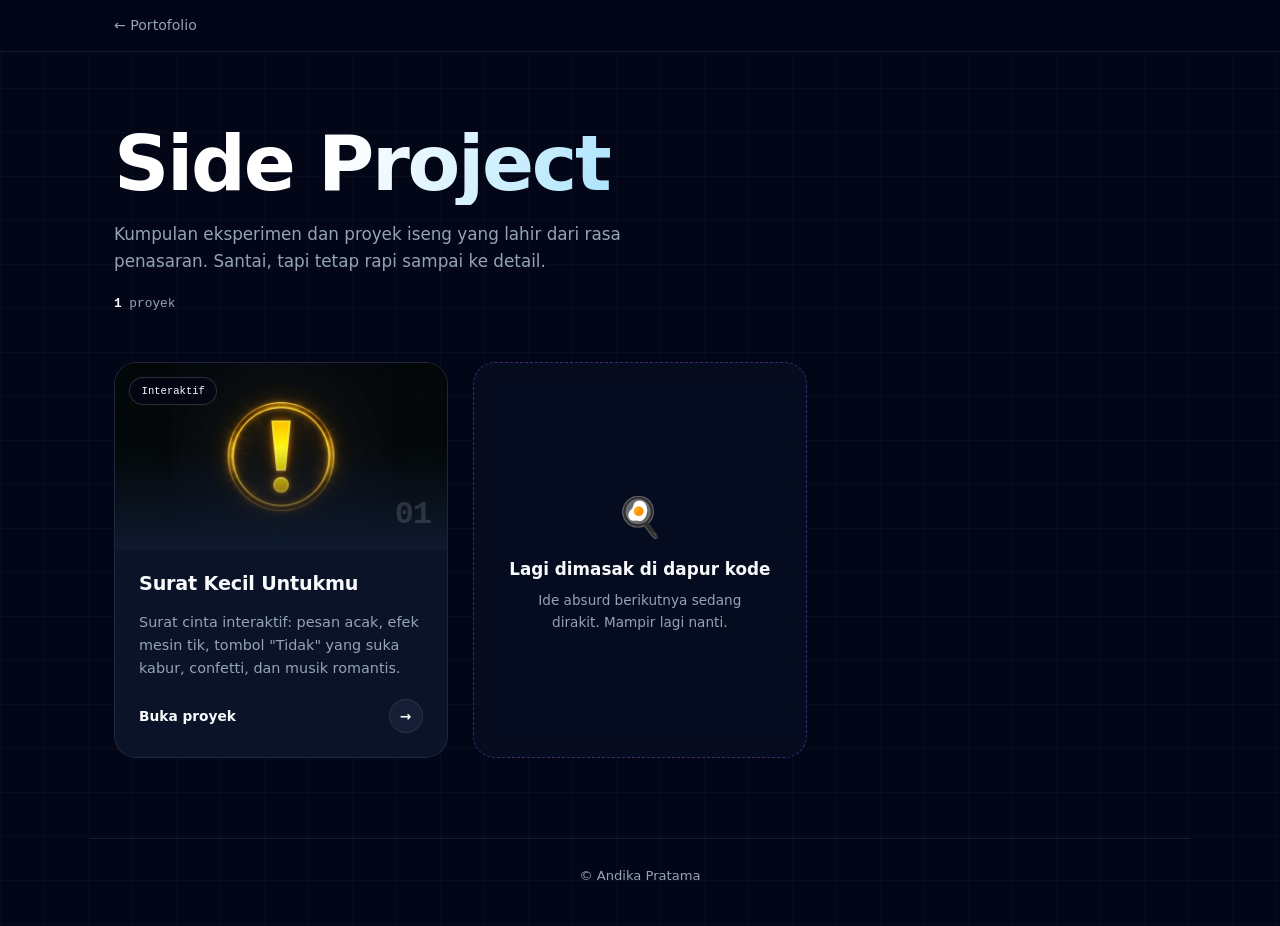
==== side-project/index.html @ 2da781e4 "Add files via upload" ====
<!DOCTYPE html>
<html lang="id">
<head>
<meta charset="UTF-8">
<meta name="viewport" content="width=device-width, initial-scale=1.0">
<meta name="robots" content="noindex">
<meta name="theme-color" content="#020617">
<title>Side Project — Andika Pratama</title>
<meta name="description" content="Eksperimen dan proyek iseng buatan Andika Pratama.">
<link rel="stylesheet" href="style.css">
</head>
<body>
<div class="stars" id="stars" aria-hidden="true"></div>
<header class="topbar">
  <div class="topbar-inner">
    <a class="back" href="../">← Portofolio</a>
  </div>
</header>

<main class="wrap">
  <section class="hero">
    <h1>Side Project</h1>
    <p class="sub">Kumpulan eksperimen dan proyek iseng yang lahir dari rasa penasaran. Santai, tapi tetap rapi sampai ke detail.</p>
    <p class="count"><strong id="count">0</strong> proyek</p>
  </section>

  <section class="grid" id="grid"></section>
</main>

<footer class="foot">
  <span>© Andika Pratama</span>
</footer>
<script src="script.js"></script>
</body>
</html>
---- side-project/style.css ----
:root{
  --bg:#020617; --card:#0F1A30; --primary:#38BDF8; --secondary:#8B5CF6; --accent:#F472B6;
  --text:#F8FAFC; --muted:#94A3B8; --border:rgba(148,163,184,.14);
  --ease:cubic-bezier(.16,1,.3,1);
}
*{box-sizing:border-box;margin:0;padding:0}
html{scroll-behavior:smooth}
body{
  background:var(--bg);color:var(--text);min-height:100vh;line-height:1.6;overflow-x:hidden;
  font-family:'Inter Variable','Inter',system-ui,-apple-system,sans-serif;
  background-image:linear-gradient(rgba(148,163,184,.04) 1px,transparent 1px),linear-gradient(90deg,rgba(148,163,184,.04) 1px,transparent 1px);
  background-size:44px 44px;
}
a{color:inherit;text-decoration:none}

/* Efek latar: bintang berkelip */
.stars{position:fixed;inset:0;z-index:0;pointer-events:none}
.stars b{position:absolute;width:2px;height:2px;border-radius:50%;background:#fff;opacity:0;animation:twinkle var(--d) ease-in-out infinite;animation-delay:var(--w)}

/* Topbar */
.topbar{position:sticky;top:0;z-index:10;backdrop-filter:blur(14px);background:rgba(2,6,23,.65);border-bottom:1px solid var(--border)}
.topbar-inner{max-width:1100px;margin:0 auto;padding:.9rem 1.5rem;display:flex;align-items:center}
.back{font-size:.88rem;color:var(--muted);transition:color .25s,transform .25s var(--ease)}
.back:hover{color:var(--text);transform:translateX(-3px)}

.wrap{position:relative;z-index:1;max-width:1100px;margin:0 auto;padding:4.5rem 1.5rem 3rem}

/* Hero */
.hero{margin-bottom:3rem}
h1{font-size:clamp(2.6rem,8vw,4.8rem);line-height:1.05;letter-spacing:-.03em;margin-bottom:1rem;
  background:linear-gradient(110deg,#fff 10%,var(--primary) 40%,var(--secondary) 65%,var(--accent) 85%,#fff 100%);background-size:220% auto;
  -webkit-background-clip:text;background-clip:text;color:transparent;animation:shine 7s linear infinite}
.sub{color:var(--muted);max-width:54ch;font-size:1.05rem}
.count{margin-top:1.2rem;font-family:ui-monospace,'JetBrains Mono',monospace;font-size:.8rem;color:var(--muted)}
.count strong{color:var(--text)}

/* Grid & cards */
.grid{display:grid;grid-template-columns:repeat(auto-fill,minmax(min(100%,310px),1fr));gap:1.6rem;perspective:1000px}
.card{
  --mx:50%;--my:50%;position:relative;display:flex;flex-direction:column;border-radius:22px;
  background:rgba(15,26,48,.72);backdrop-filter:blur(10px);border:1px solid var(--border);
  transition:transform .35s var(--ease),box-shadow .4s,border-color .3s;animation:rise .8s var(--ease) both;will-change:transform;
}
.card::before{content:"";position:absolute;inset:-1px;border-radius:inherit;padding:1px;pointer-events:none;opacity:0;transition:opacity .35s;
  background:linear-gradient(135deg,var(--primary),var(--secondary),var(--accent));
  -webkit-mask:linear-gradient(#000 0 0) content-box,linear-gradient(#000 0 0);-webkit-mask-composite:xor;mask-composite:exclude}
.card:hover{box-shadow:0 30px 60px -28px rgba(0,0,0,.8)}
.card:hover::before{opacity:1}
.thumb{position:relative;aspect-ratio:16/9;overflow:hidden;border-radius:21px 21px 0 0;background:#05070f}
.thumb img{position:absolute;inset:0;width:100%;height:100%;object-fit:cover;transition:transform .8s var(--ease)}
.card:hover .thumb img{transform:scale(1.08)}
.thumb::after{content:"";position:absolute;inset:0;background:linear-gradient(180deg,transparent 45%,rgba(15,26,48,.95))}
.badge{position:absolute;top:.9rem;left:.9rem;z-index:2;font-family:ui-monospace,monospace;font-size:.66rem;padding:.28rem .7rem;border-radius:999px;background:rgba(2,6,23,.6);backdrop-filter:blur(8px);border:1px solid rgba(255,255,255,.16)}
.num{position:absolute;right:1rem;bottom:.6rem;z-index:2;font-family:ui-monospace,monospace;font-size:2rem;font-weight:700;color:rgba(255,255,255,.14);letter-spacing:-.04em}
.body{display:flex;flex-direction:column;gap:.7rem;padding:1.2rem 1.5rem 1.5rem;flex:1}
.body h2{font-size:1.2rem;letter-spacing:-.01em}
.body p{color:var(--muted);font-size:.9rem;flex:1}
.open{margin-top:.5rem;display:flex;align-items:center;justify-content:space-between;font-size:.86rem;font-weight:600;color:var(--text)}
.arrow{width:34px;height:34px;border-radius:50%;display:grid;place-items:center;border:1px solid var(--border);background:rgba(148,163,184,.08);transition:all .35s var(--ease)}
.card:hover .arrow{background:linear-gradient(135deg,var(--primary),var(--secondary));border-color:transparent;transform:rotate(-45deg)}

.card.soon{justify-content:center;align-items:center;text-align:center;min-height:320px;gap:.5rem;padding:2rem;background:rgba(15,26,48,.35);border:1px dashed rgba(139,92,246,.4)}
.card.soon::before{display:none}
.card.soon b{font-size:2.4rem;animation:bob 2.4s ease-in-out infinite}
.card.soon strong{font-size:1.05rem}
.card.soon span{max-width:26ch;font-size:.85rem;color:var(--muted)}

.foot{position:relative;z-index:1;max-width:1100px;margin:2rem auto 0;padding:1.6rem 1.5rem 2.5rem;border-top:1px solid var(--border);text-align:center;font-size:.82rem;color:var(--muted)}

@keyframes rise{from{opacity:0;transform:translateY(22px)}to{opacity:1;transform:none}}
@keyframes twinkle{0%,100%{opacity:0;transform:scale(.6)}50%{opacity:.9;transform:scale(1.4)}}
@keyframes shine{to{background-position:220% center}}
@keyframes bob{0%,100%{transform:translateY(0)}50%{transform:translateY(-8px)}}
@media (prefers-reduced-motion:reduce){*{animation:none!important;transition:none!important}}

/* Mode HP */
@media (max-width:600px){
  .topbar-inner{padding:.7rem 1.1rem}
  .back{font-size:.82rem}
  .wrap{padding:1.8rem 1.1rem 2rem}
  .hero{margin-bottom:1.8rem}
  h1{font-size:2rem;margin-bottom:.6rem}
  .sub{font-size:.92rem}
  .count{margin-top:.9rem;font-size:.74rem}
  .grid{gap:1.1rem}
  .card{border-radius:18px}
  .thumb{border-radius:17px 17px 0 0;aspect-ratio:2.4/1}
  .badge{top:.7rem;left:.7rem;font-size:.6rem;padding:.22rem .6rem}
  .num{display:none}
  .body{padding:1rem 1.1rem 1.15rem;gap:.55rem}
  .body h2{font-size:1.05rem}
  .body p{font-size:.84rem}
  .open{font-size:.82rem}
  .arrow{width:30px;height:30px}
  .card.soon{min-height:200px;padding:1.4rem}
  .card.soon b{font-size:1.9rem}
  .foot{padding:1.2rem 1.1rem 2rem;margin-top:1rem}
}
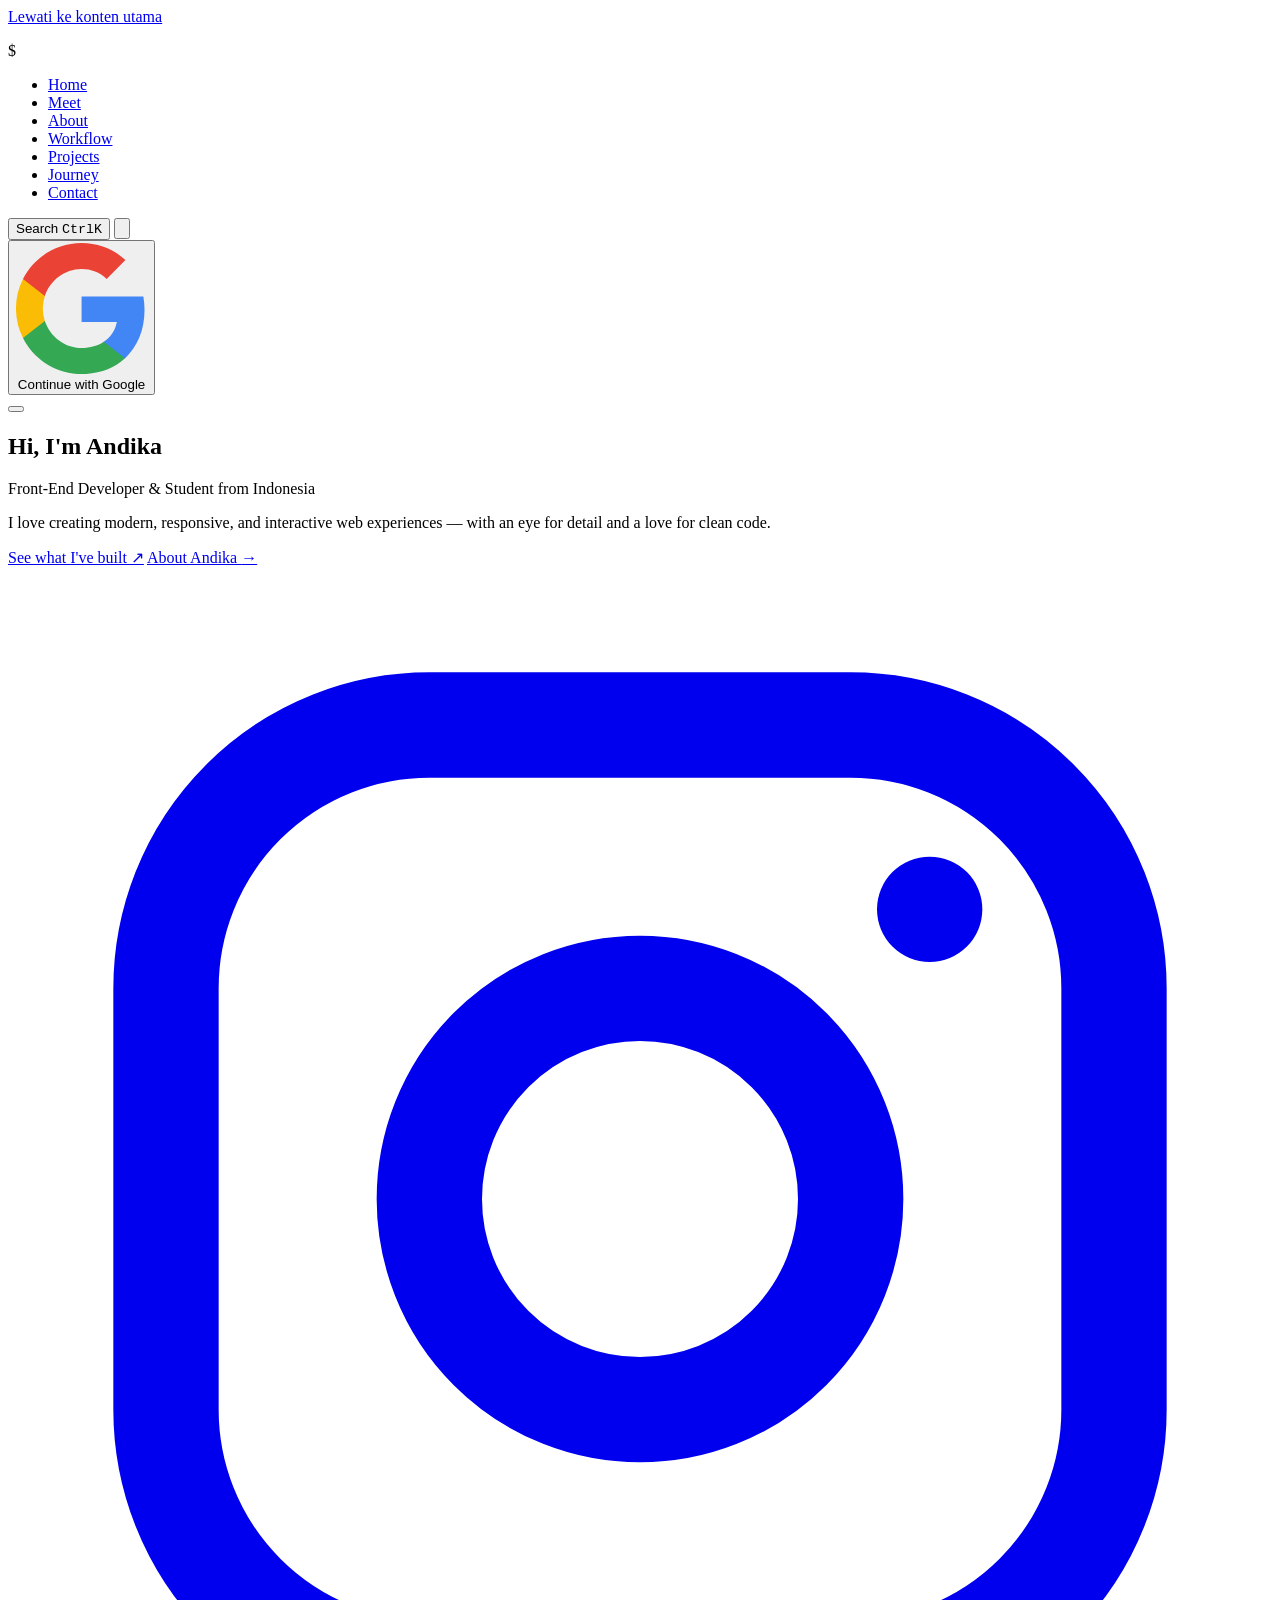
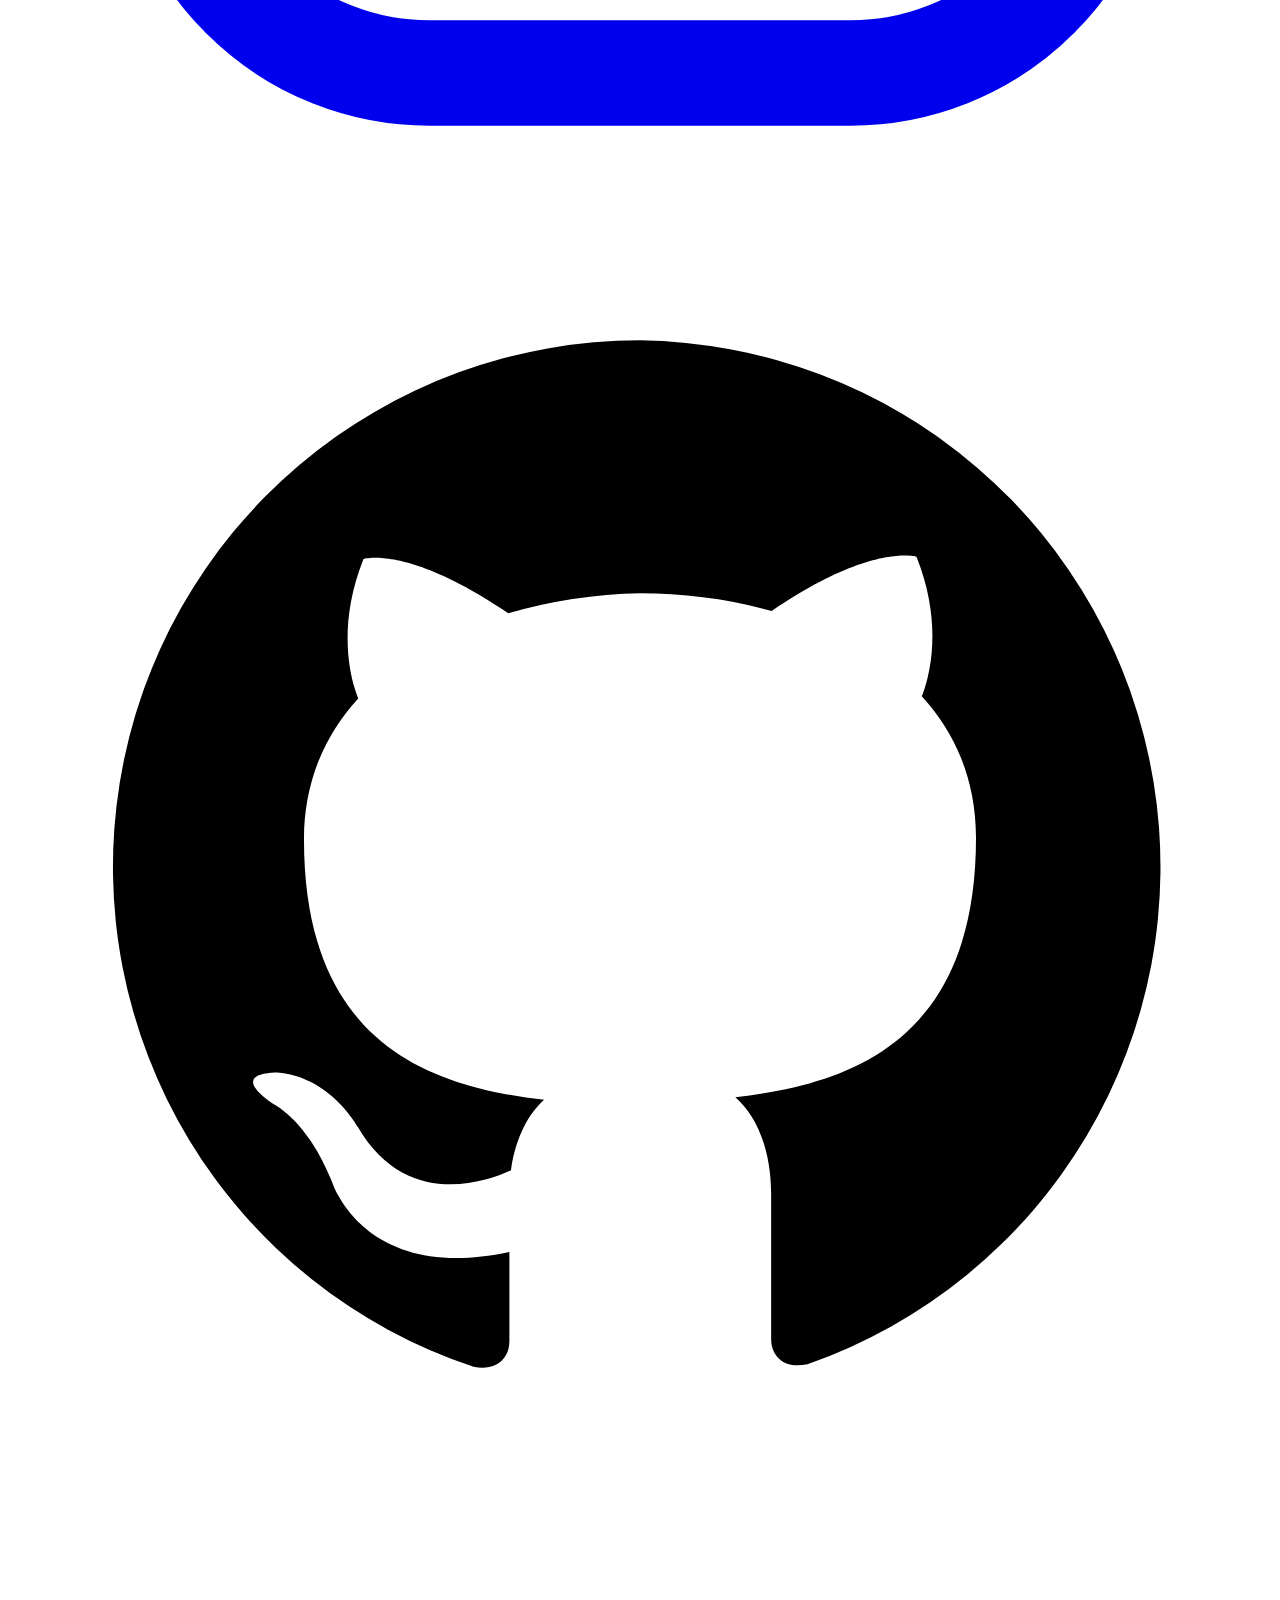
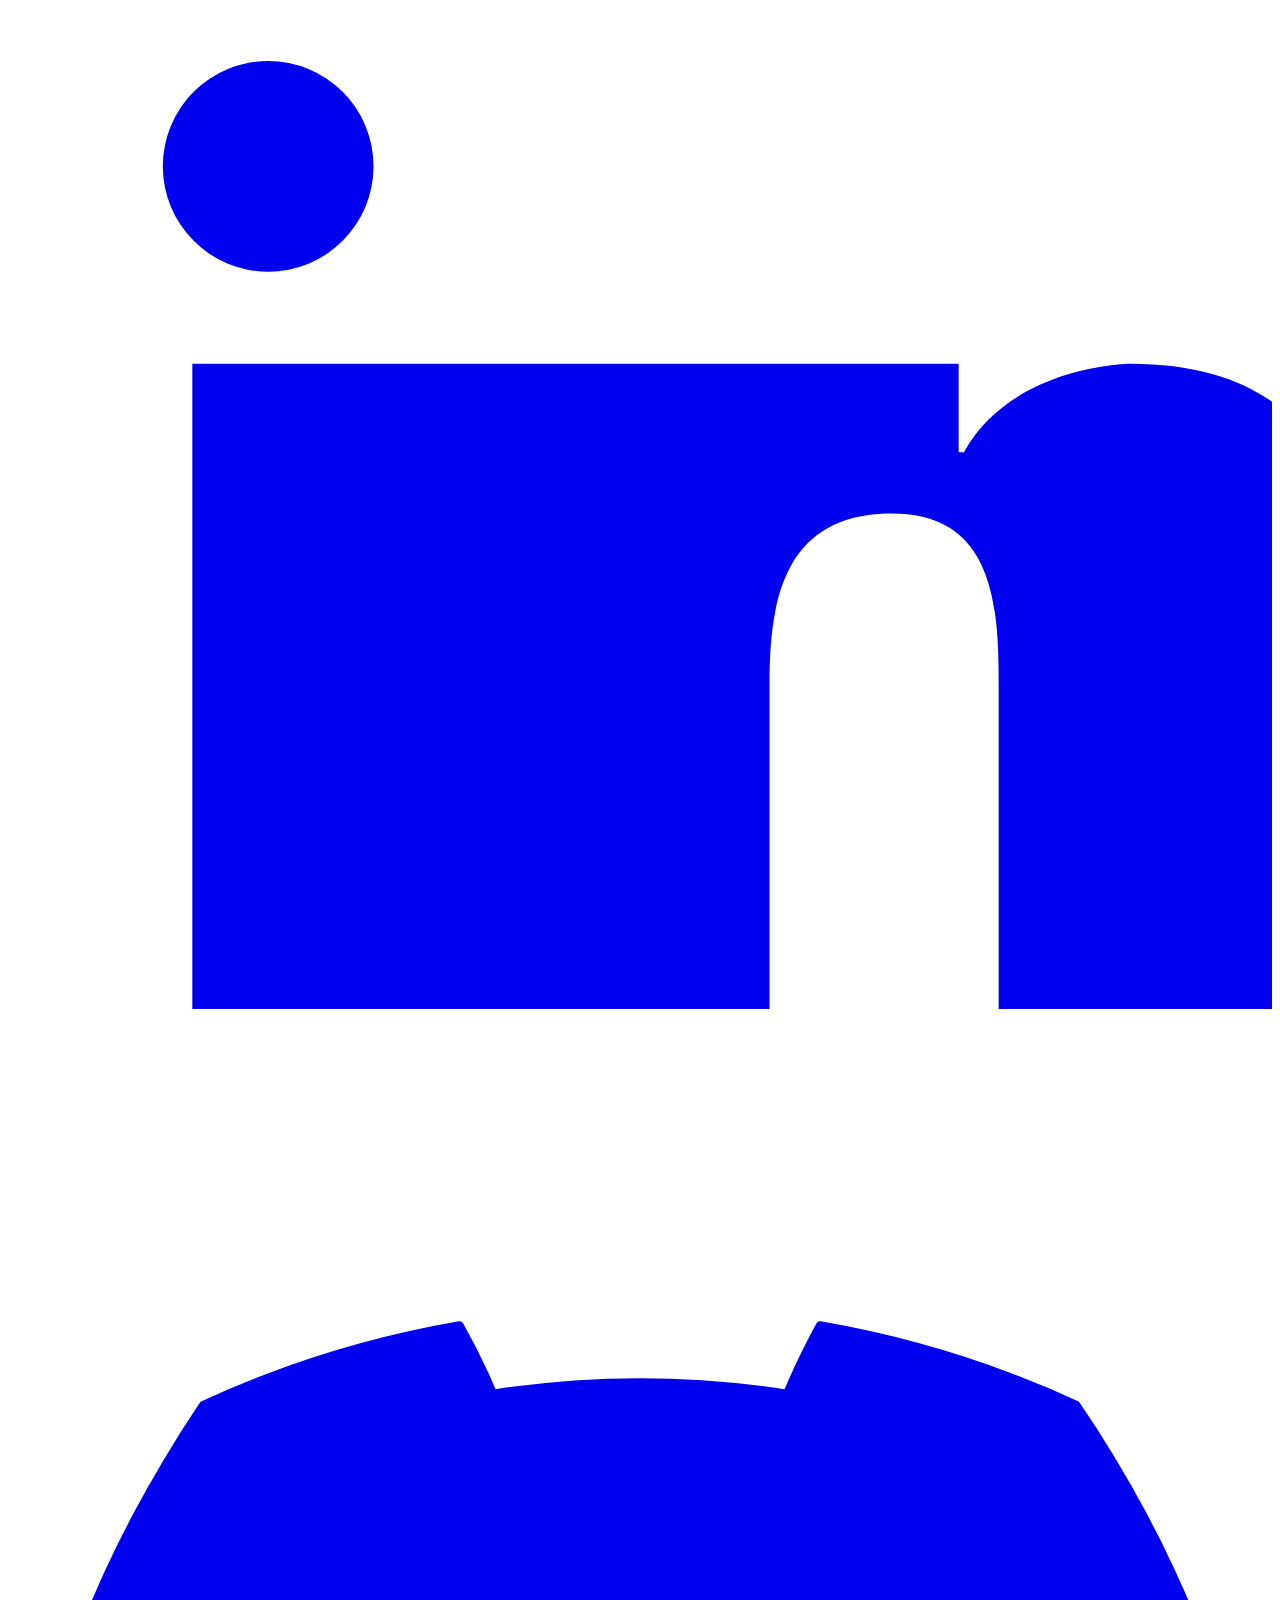
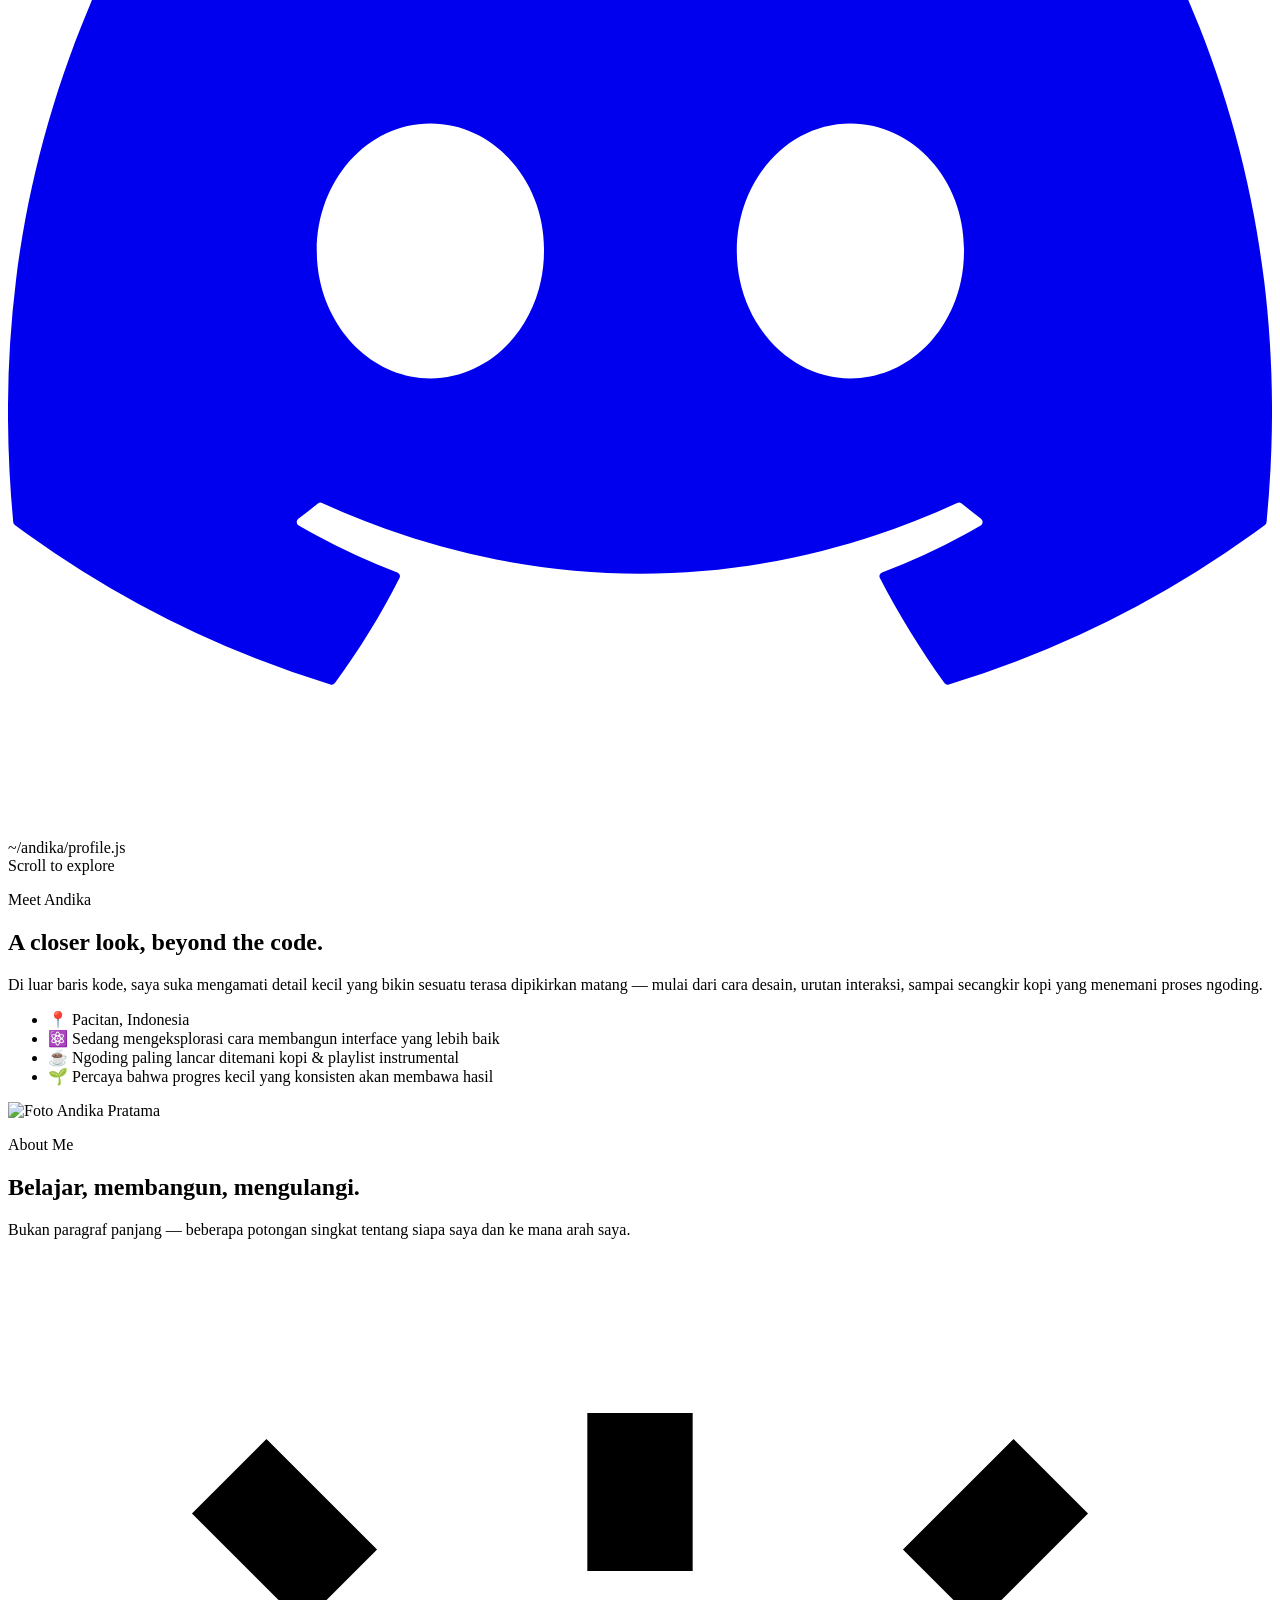
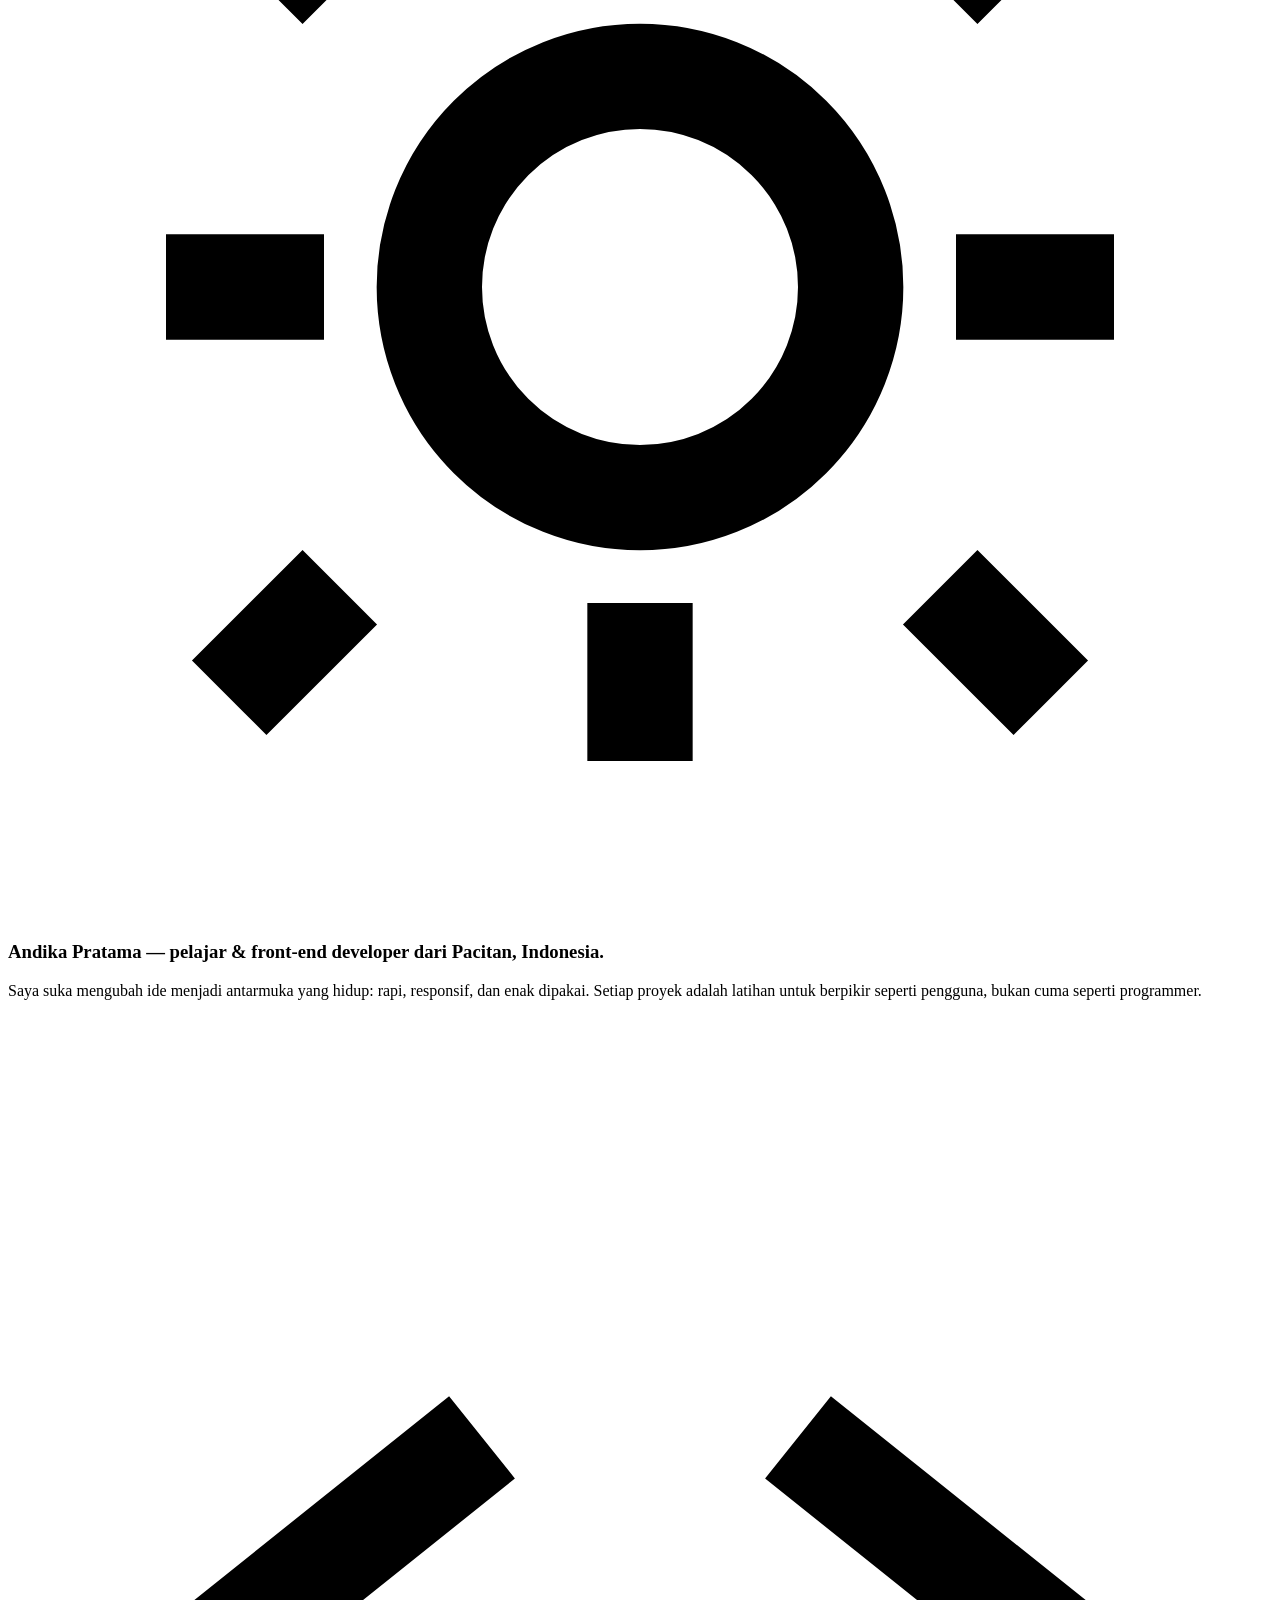
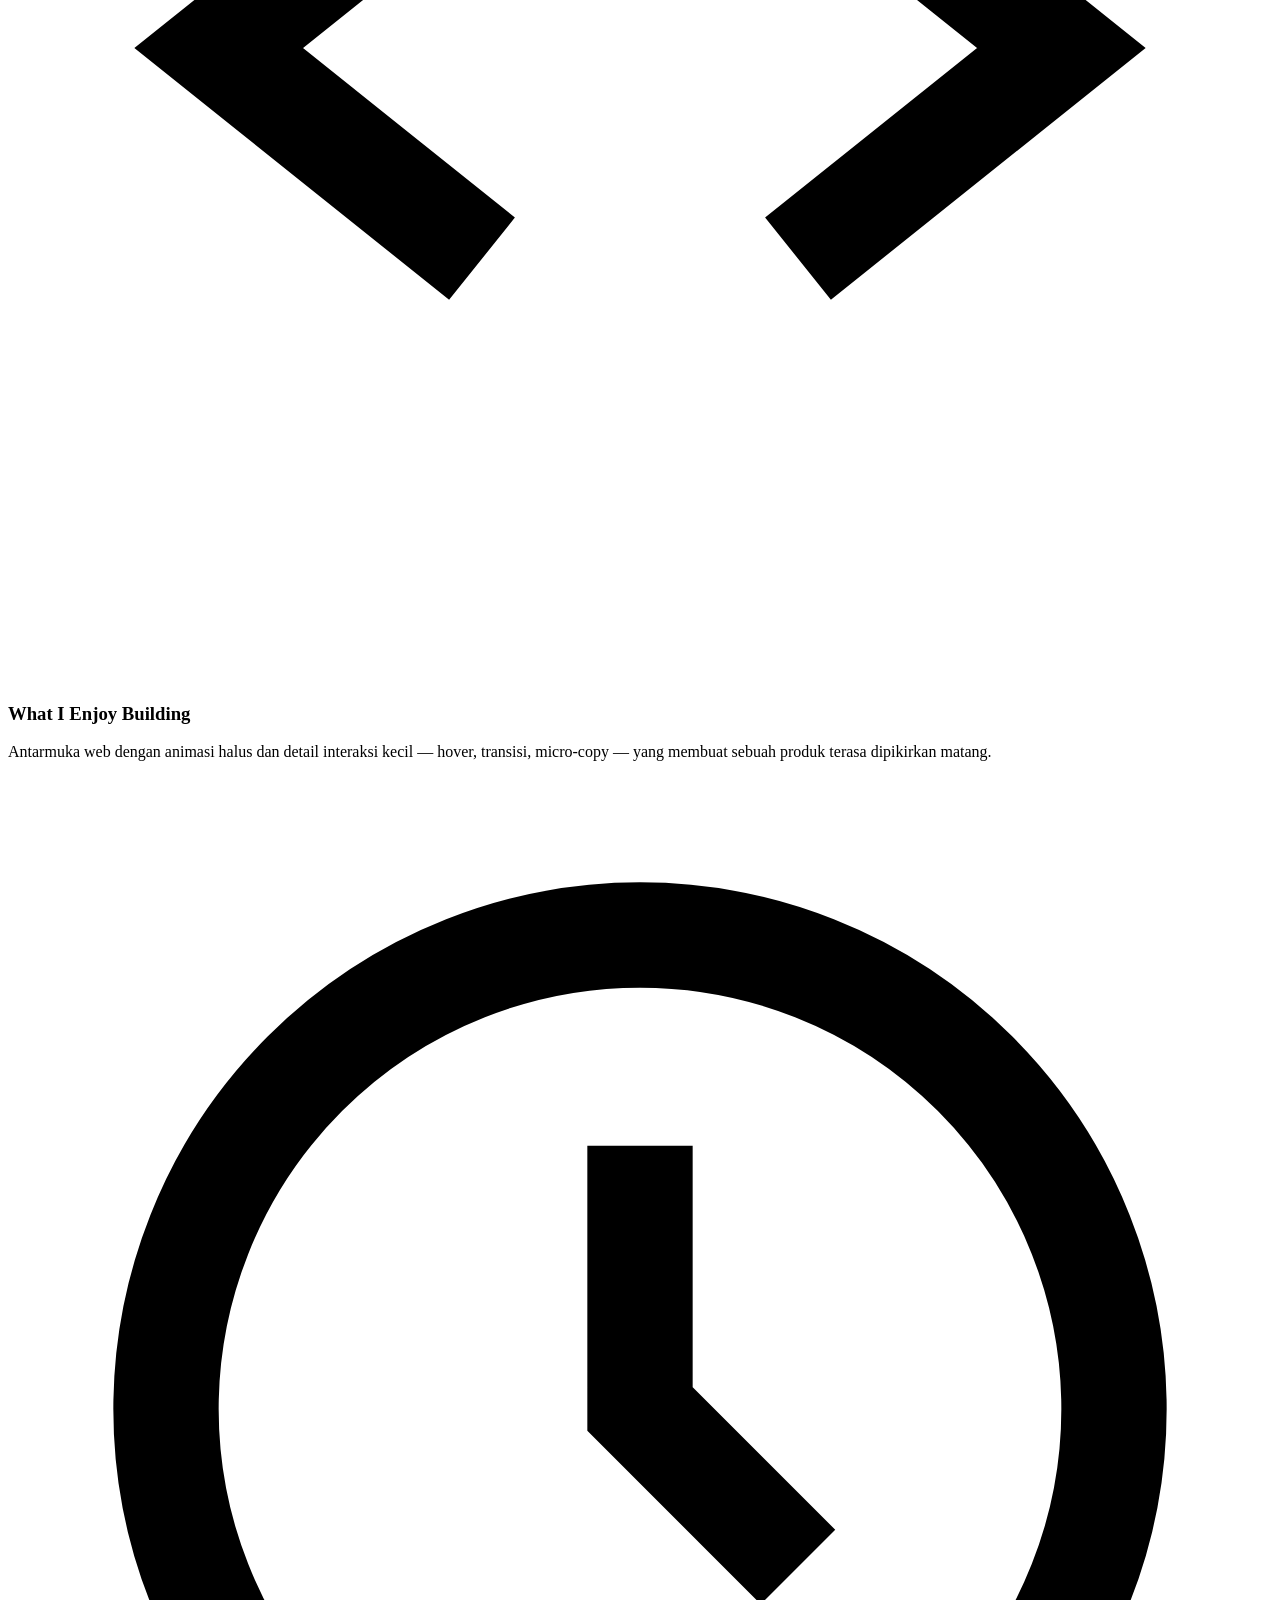
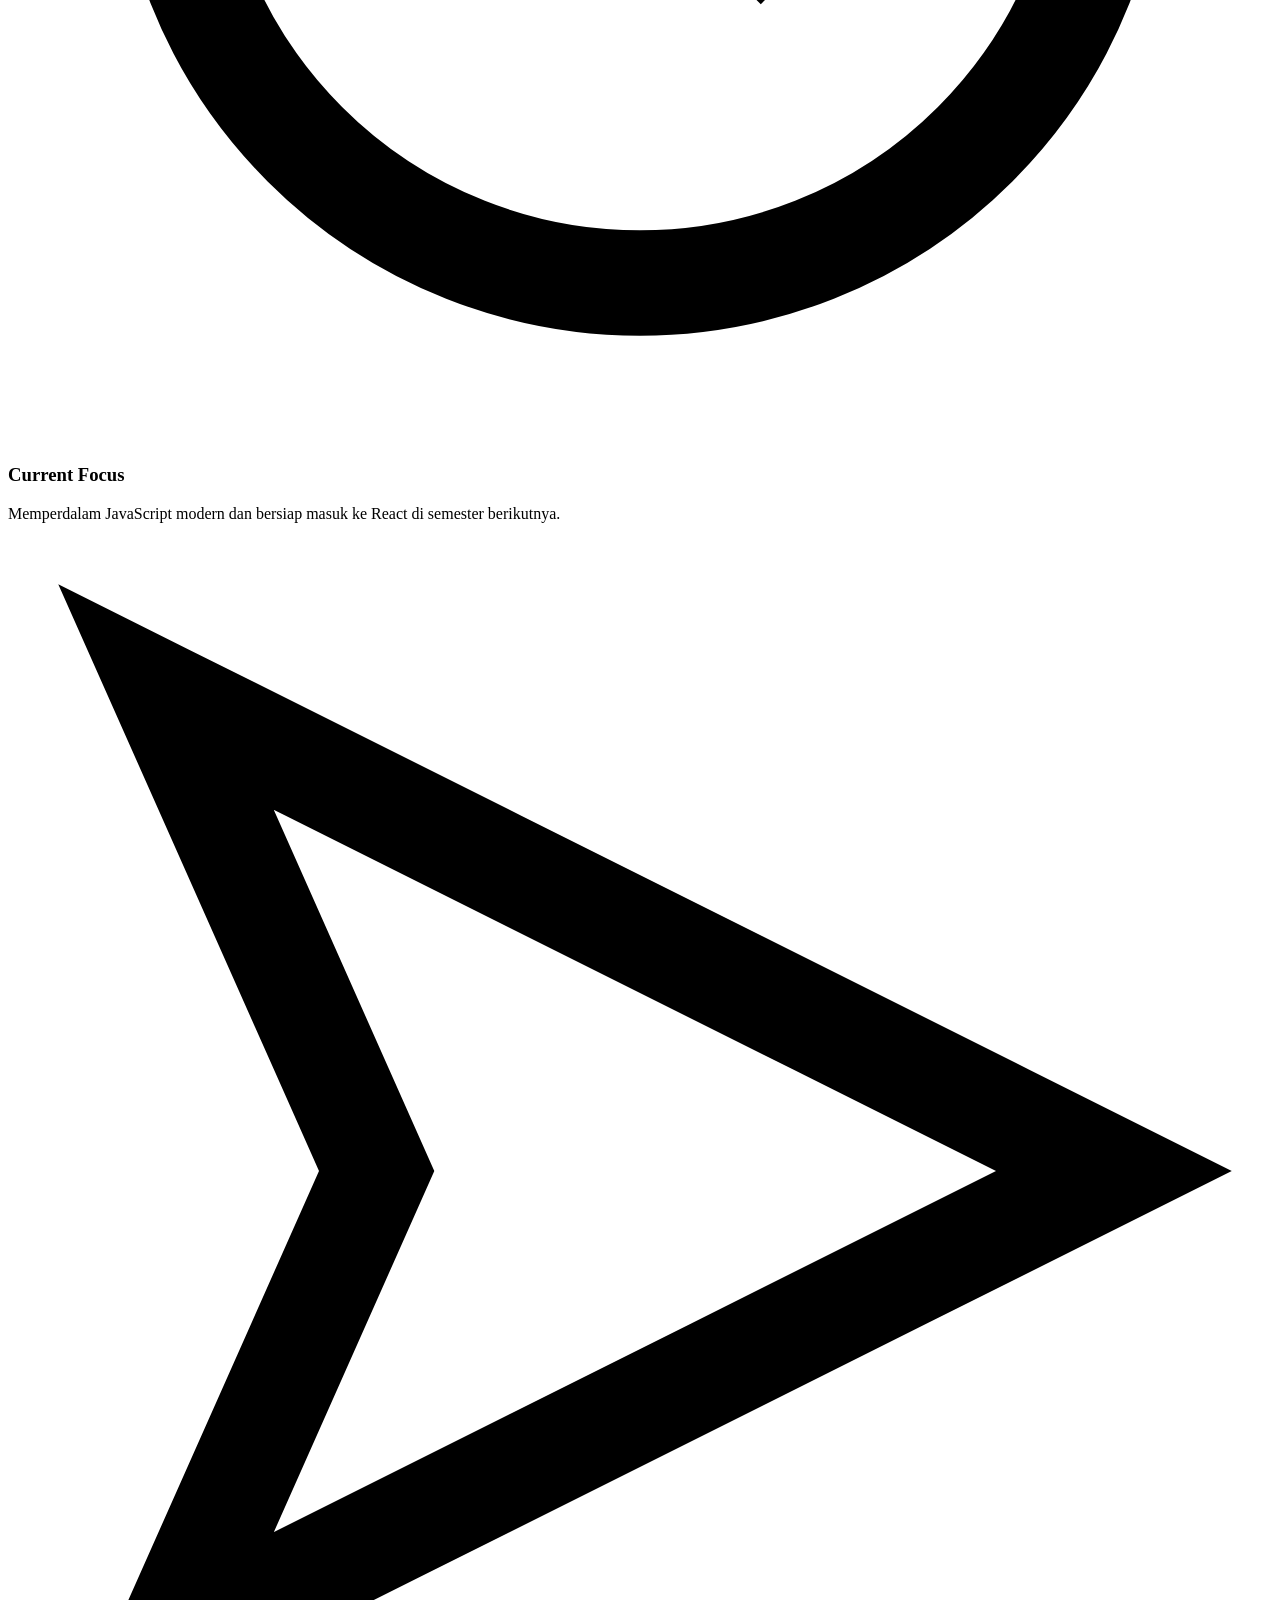
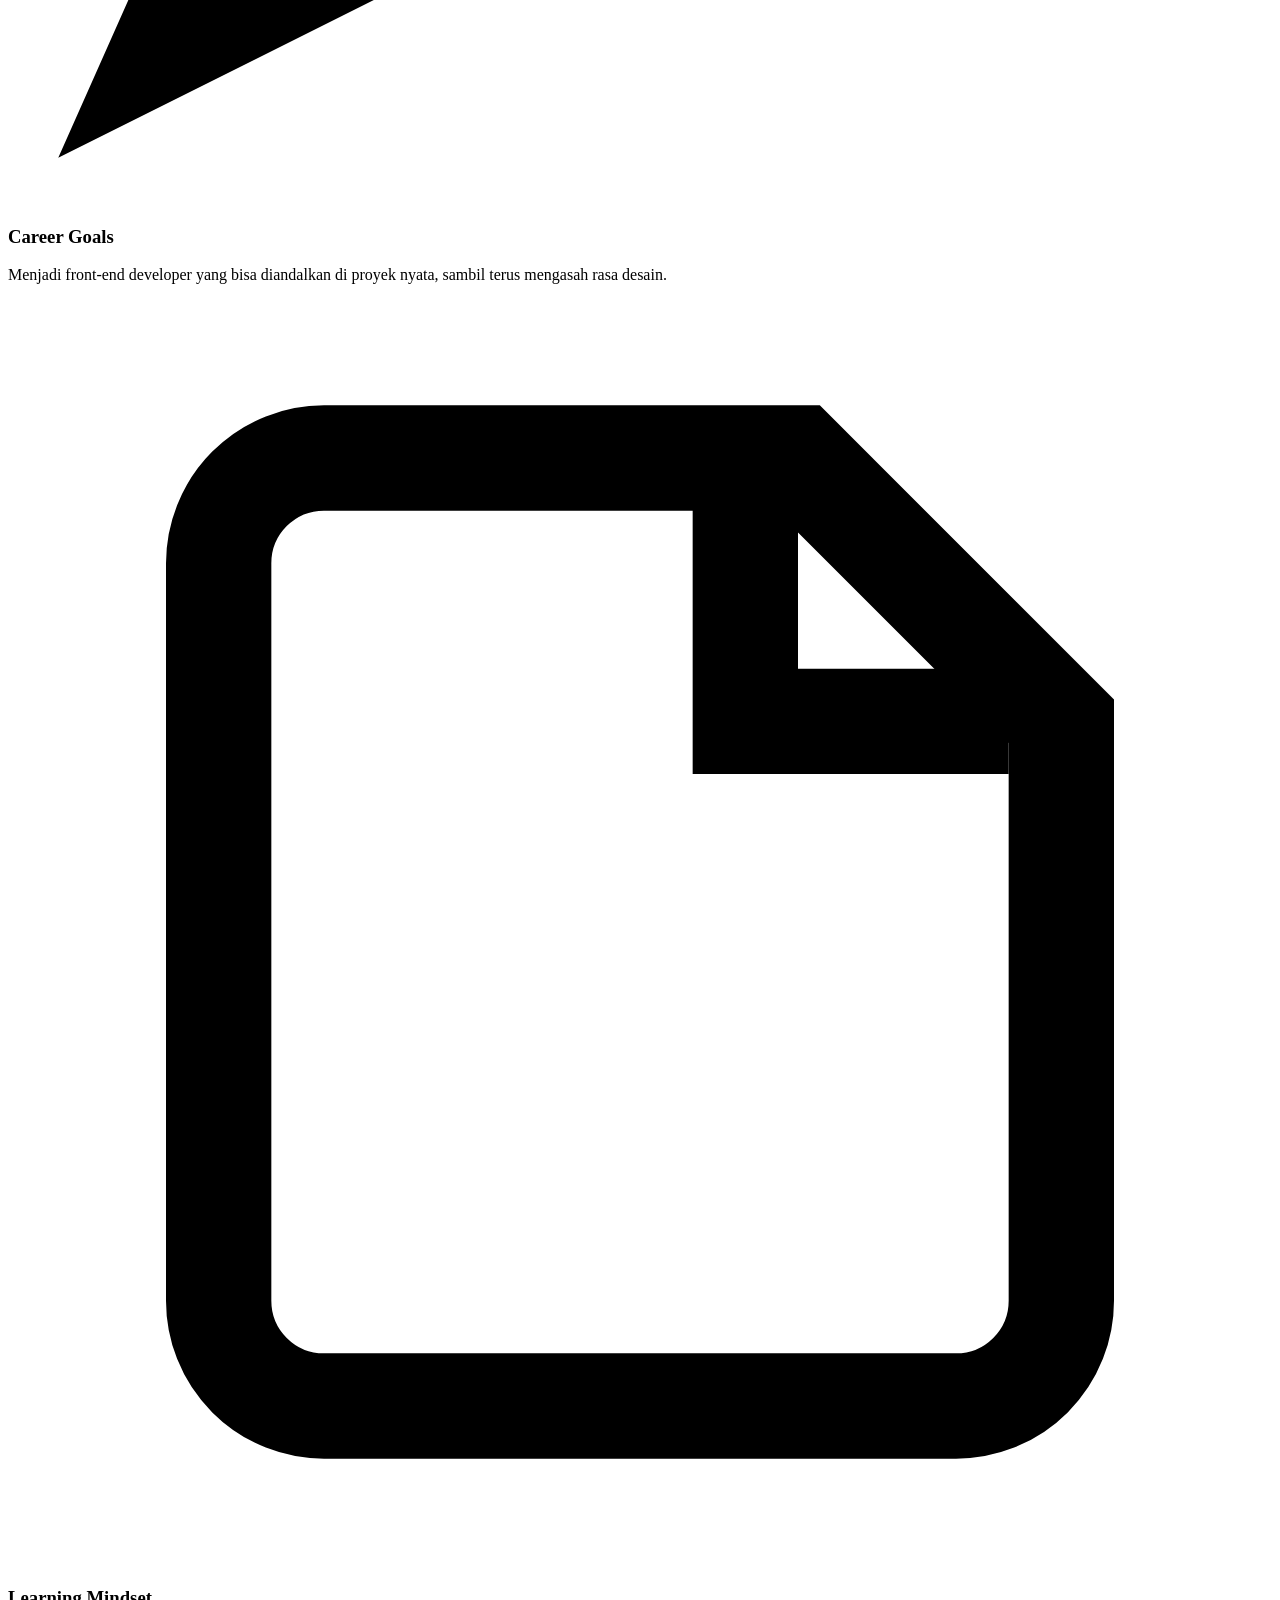
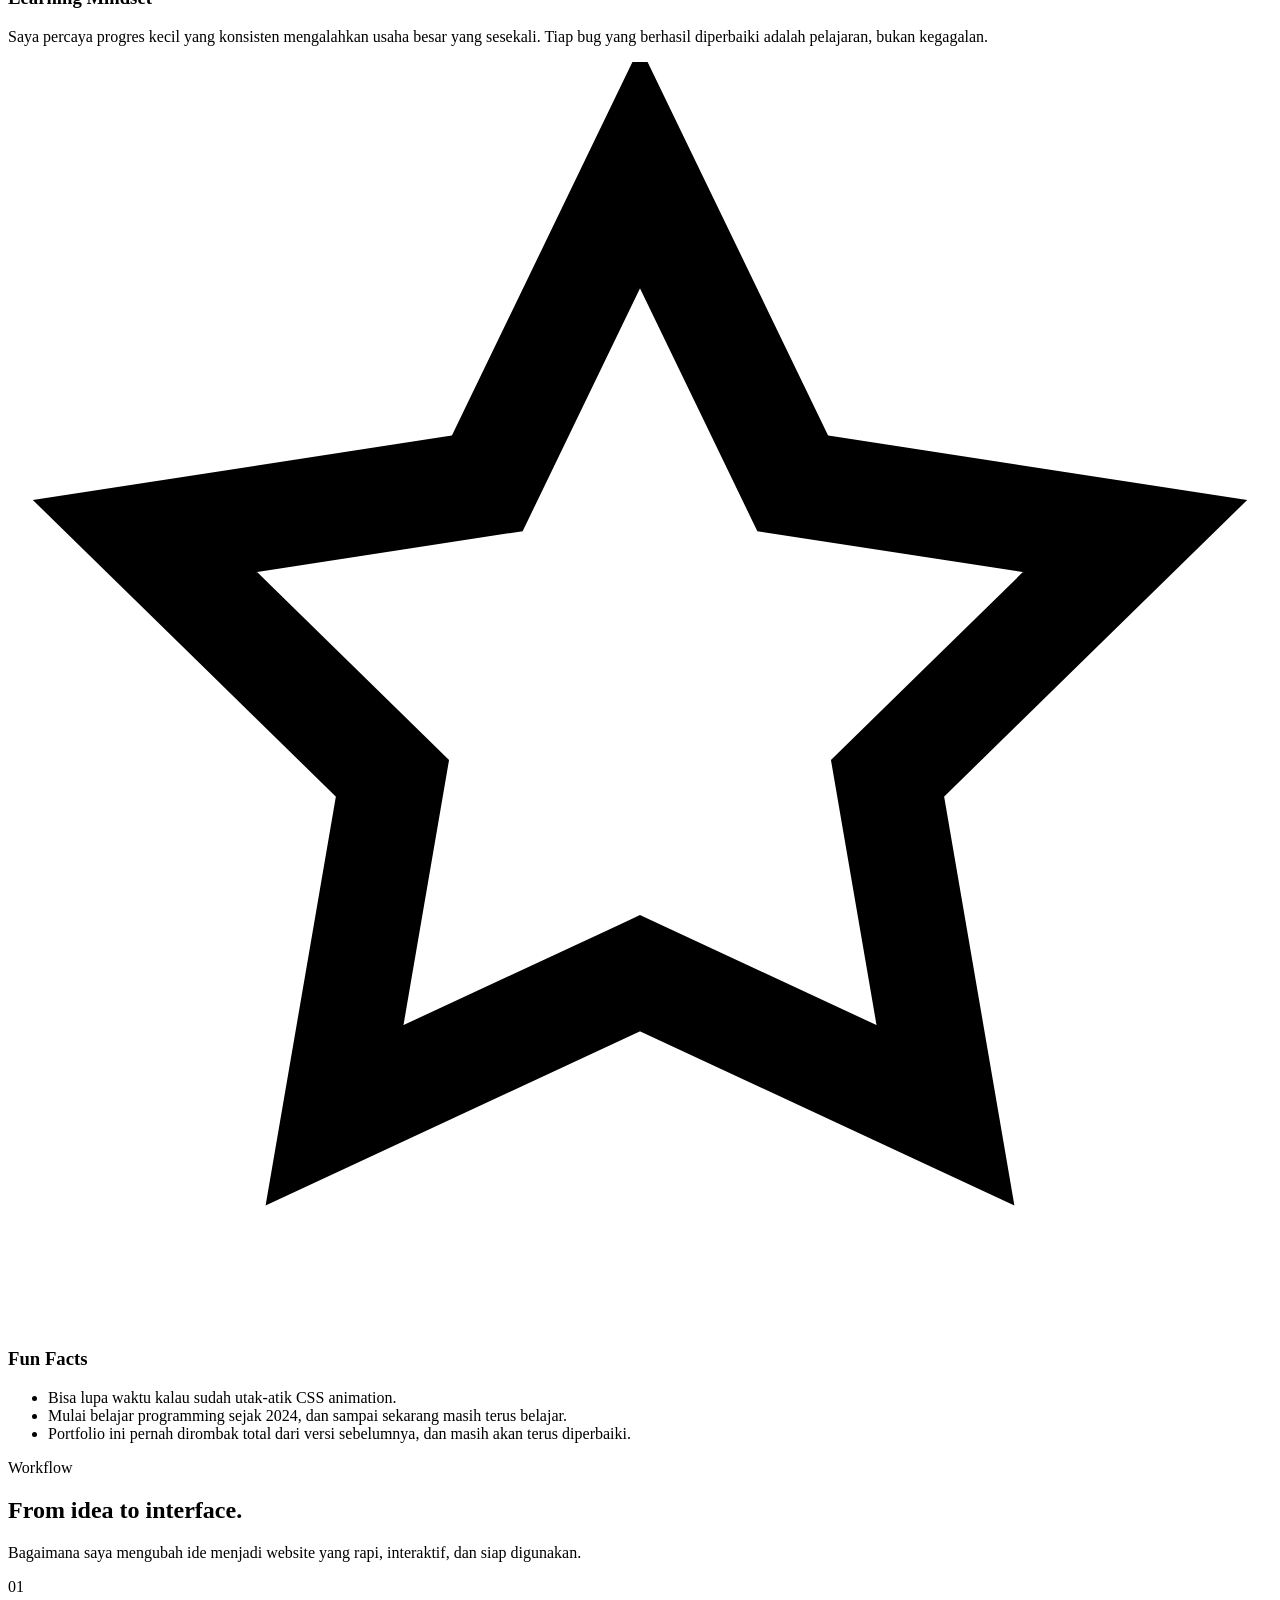
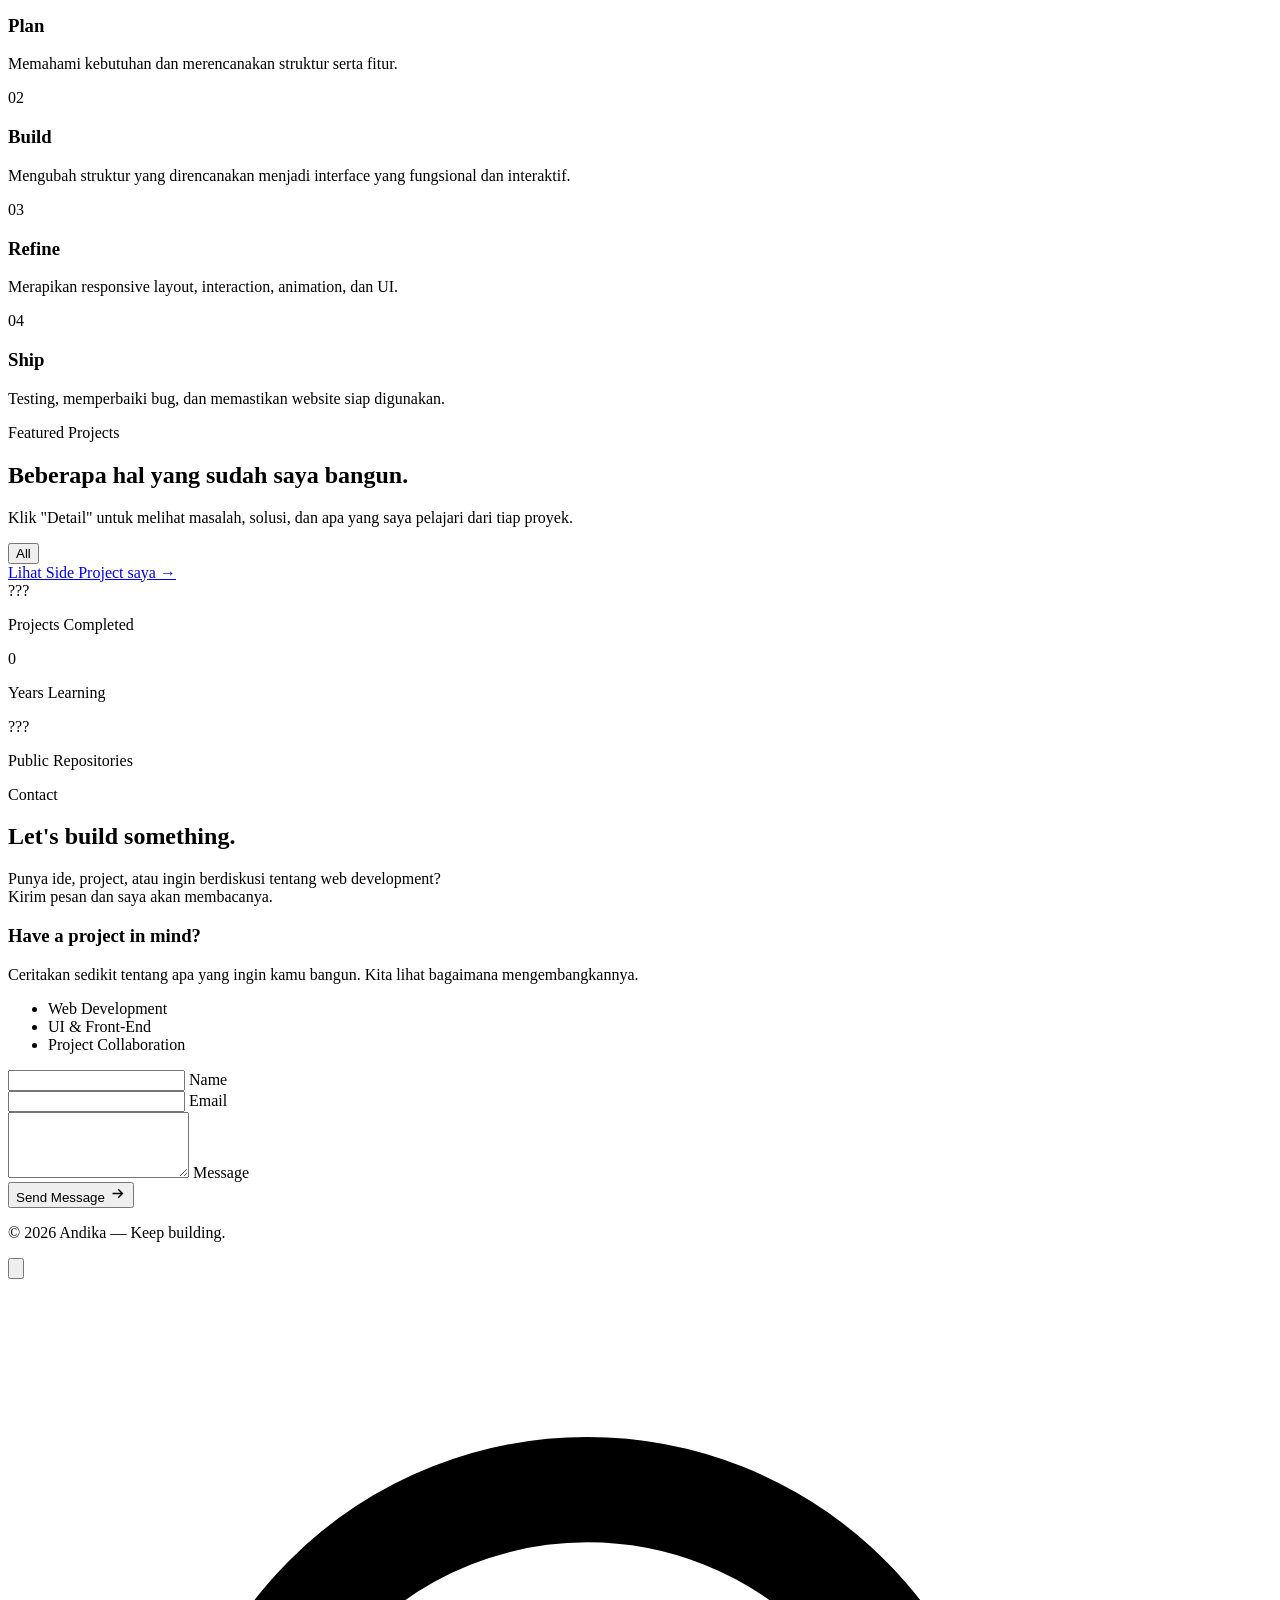
==== commit 5aa174f7: "Update index.html" ====
--- a/side-project/index.html
+++ b/side-project/index.html
@@ -3,33 +3,370 @@
 <head>
 <meta charset="UTF-8">
 <meta name="viewport" content="width=device-width, initial-scale=1.0">
-<meta name="robots" content="noindex">
+<title>Andika Pratama — Front-End Developer</title>
+<meta name="description" content="Portfolio Andika Pratama — Front-End Developer & Student dari Pacitan, Indonesia. Membangun pengalaman web modern, cepat, dan mudah diakses.">
+<meta name="robots" content="index, follow">
+<link rel="canonical" href="https://portfolio-andika-v2.vercel.app/">
+
+
+<meta property="og:type" content="website">
+<meta property="og:title" content="Andika Pratama — Front-End Developer">
+<meta property="og:description" content="Portfolio Andika Pratama — Front-End Developer & Student dari Pacitan, Indonesia.">
+<meta property="og:image" content="https://portfolio-andika-v2.vercel.app/assets/images/foto-andikaV2.jpg">
+<meta property="og:url" content="https://portfolio-andika-v2.vercel.app/">
+<meta name="twitter:card" content="summary_large_image">
+<meta name="twitter:image" content="https://portfolio-andika-v2.vercel.app/assets/images/foto-andikaV2.jpg">
 <meta name="theme-color" content="#020617">
-<title>Side Project — Andika Pratama</title>
-<meta name="description" content="Eksperimen dan proyek iseng buatan Andika Pratama.">
-<link rel="stylesheet" href="style.css">
+
+<link rel="icon" type="image/jpeg" href="assets/images/foto-andikaV2.jpg">
+
+<link rel="preconnect" href="https://fonts.googleapis.com">
+<link rel="preconnect" href="https://fonts.gstatic.com" crossorigin>
+<link href="https://fonts.googleapis.com/css2?family=Inter:wght@400;500;600;700;800&family=JetBrains+Mono:wght@400;500;600&display=swap" rel="stylesheet">
+
+<link rel="stylesheet" href="css/style.css">
 </head>
 <body>
-<div class="stars" id="stars" aria-hidden="true"></div>
-<header class="topbar">
-  <div class="topbar-inner">
-    <a class="back" href="../">← Portofolio</a>
+
+<a href="#main" class="skip-link">Lewati ke konten utama</a>
+
+
+<div id="loader" aria-hidden="true">
+  <div class="loader-mark">
+    <p class="loader-line">$ <span class="type" id="loader-type"></span></p>
+    <div class="loader-track"><div class="loader-fill"></div></div>
+  </div>
+</div>
+
+<div id="scroll-progress"></div>
+
+<header class="navbar" id="navbar">
+  <div class="container">
+    <nav aria-label="Navigasi utama">
+      <div class="nav-links-wrap" id="nav-links-wrap">
+        <ul class="nav-links" id="nav-links">
+          <li><a href="#home" class="active">Home</a></li>
+          <li><a href="#meet">Meet</a></li>
+          <li><a href="#about">About</a></li>
+          <li><a href="#workflow">Workflow</a></li>
+          <li><a href="#projects">Projects</a></li>
+          <li><a href="#journey">Journey</a></li>
+          <li><a href="#contact">Contact</a></li>
+        </ul>
+      </div>
+    </nav>
+
+    <div class="nav-actions">
+      <button class="kbd-hint" id="cmdk-trigger" aria-haspopup="dialog">
+        Search <kbd>Ctrl</kbd><kbd>K</kbd>
+      </button>
+      <button class="icon-btn" id="theme-toggle" aria-label="Ganti tema" title="Ganti tema">
+        <svg id="theme-icon" viewBox="0 0 24 24" fill="none" stroke="currentColor" stroke-width="2" stroke-linecap="round"><path d="M21 12.8A9 9 0 1 1 11.2 3 7 7 0 0 0 21 12.8Z"/></svg>
+      </button>
+
+     
+      <div class="auth-slot" id="auth-slot">
+        <button class="google-btn js-ripple" id="google-signin-btn" type="button" aria-label="Continue with Google">
+          <svg class="google-icon" viewBox="0 0 18 18" aria-hidden="true">
+            <path fill="#4285F4" d="M17.64 9.2c0-.64-.06-1.25-.16-1.84H9v3.48h4.84c-.21 1.13-.84 2.09-1.8 2.73v2.27h2.91c1.7-1.57 2.69-3.88 2.69-6.64z"/>
+            <path fill="#34A853" d="M9 18c2.43 0 4.47-.8 5.96-2.17l-2.91-2.27c-.81.54-1.85.86-3.05.86-2.34 0-4.33-1.58-5.04-3.71H.96v2.34C2.44 15.98 5.48 18 9 18z"/>
+            <path fill="#FBBC05" d="M3.96 10.71a5.4 5.4 0 0 1 0-3.42V4.95H.96a9 9 0 0 0 0 8.1l3-2.34z"/>
+            <path fill="#EA4335" d="M9 3.58c1.32 0 2.5.45 3.44 1.35l2.58-2.58C13.46.89 11.43 0 9 0 5.48 0 2.44 2.02.96 4.95l3 2.34C4.67 5.16 6.66 3.58 9 3.58z"/>
+          </svg>
+          <span class="google-btn-label">Continue with Google</span>
+        </button>
+      </div>
+
+      <button class="hamburger" id="hamburger" aria-label="Buka pencarian navigasi" aria-controls="cmdk-overlay">
+        <span></span><span></span><span></span>
+      </button>
+    </div>
   </div>
 </header>
 
-<main class="wrap">
-  <section class="hero">
-    <h1>Side Project</h1>
-    <p class="sub">Kumpulan eksperimen dan proyek iseng yang lahir dari rasa penasaran. Santai, tapi tetap rapi sampai ke detail.</p>
-    <p class="count"><strong id="count">0</strong> proyek</p>
-  </section>
-
-  <section class="grid" id="grid"></section>
+<main id="main">
+
+ 
+  <section id="home" class="hero">
+    <div class="hero-blobs" aria-hidden="true">
+      <div class="blob blob-1"></div>
+      <div class="blob blob-2"></div>
+      <div class="blob blob-3"></div>
+    </div>
+
+    <div class="container hero-grid">
+      <div class="hero-content">
+        <h1 data-reveal="up">Hi, I'm <span class="accent">Andika</span></h1>
+        <p class="role-line" data-reveal="up">Front-End Developer &amp; Student from Indonesia</p>
+        <p class="lead" data-reveal="up">I love creating modern, responsive, and interactive web experiences — with an eye for detail and a love for clean code.</p>
+
+        <div class="hero-actions" data-reveal="up">
+          <a href="#projects" class="btn js-ripple">See what I've built ↗</a>
+          <a href="#about" class="hero-link-cta">About Andika <span class="hero-link-arrow">→</span></a>
+        </div>
+
+        <div class="hero-social" data-reveal="up">
+          <a href="https://www.instagram.com/ndikaaprtmaaa/" target="_blank" rel="noopener noreferrer" class="icon-btn" aria-label="Instagram Andika" title="Instagram">
+            <svg viewBox="0 0 24 24" fill="none" stroke="currentColor" stroke-width="2"><rect x="3" y="3" width="18" height="18" rx="5"/><circle cx="12" cy="12" r="4"/><circle cx="17.5" cy="6.5" r="1" fill="currentColor" stroke="none"/></svg>
+          </a>
+          <span class="icon-btn" role="img" aria-label="GitHub" title="GitHub" style="cursor:default">
+            <svg viewBox="0 0 24 24" fill="currentColor"><path d="M12 2a10 10 0 0 0-3.16 19.49c.5.09.68-.22.68-.48v-1.7c-2.78.6-3.37-1.34-3.37-1.34-.46-1.16-1.11-1.47-1.11-1.47-.91-.62.07-.6.07-.6 1 .07 1.53 1.03 1.53 1.03.89 1.53 2.34 1.09 2.91.83.09-.65.35-1.09.63-1.34-2.22-.25-4.56-1.11-4.56-4.94 0-1.09.39-1.98 1.03-2.68-.1-.25-.45-1.27.1-2.65 0 0 .84-.27 2.75 1.03A9.6 9.6 0 0 1 12 6.8c.85 0 1.7.11 2.5.34 1.9-1.3 2.75-1.03 2.75-1.03.55 1.38.2 2.4.1 2.65.64.7 1.03 1.59 1.03 2.68 0 3.84-2.34 4.68-4.57 4.93.36.31.68.92.68 1.85v2.74c0 .27.18.58.69.48A10 10 0 0 0 12 2Z"/></svg>
+          </span>
+          <a href="https://www.linkedin.com/" target="_blank" rel="noopener noreferrer" class="icon-btn" aria-label="LinkedIn Andika" title="LinkedIn">
+            <svg viewBox="0 0 24 24" fill="currentColor"><path d="M6.94 5a2 2 0 1 1-4 0 2 2 0 0 1 4 0ZM3.5 8.75h6.86V21H3.5V8.75Zm7.98 0h6.57v1.68h.1c.92-1.66 3.16-1.68 3.16-1.68 3.38 0 4.36 2.22 4.36 5.11V21h-6.86v-6.09c0-1.45-.03-3.32-2.02-3.32-2.02 0-2.33 1.58-2.33 3.21V21h-6.98V8.75Z"/></svg>
+          </a>
+          <!-- Ganti href di bawah dengan link Discord kamu (invite server atau https://discord.com/users/ID_KAMU) -->
+          <a href="#" target="_blank" rel="noopener noreferrer" class="icon-btn" aria-label="Discord Andika" title="Discord">
+            <svg viewBox="0 0 24 24" fill="currentColor"><path d="M20.317 4.37a19.79 19.79 0 0 0-4.885-1.515.074.074 0 0 0-.079.037c-.21.375-.444.864-.608 1.25a18.27 18.27 0 0 0-5.487 0 12.64 12.64 0 0 0-.617-1.25.077.077 0 0 0-.079-.037A19.74 19.74 0 0 0 3.677 4.37a.07.07 0 0 0-.032.027C.533 9.046-.32 13.58.099 18.057a.082.082 0 0 0 .031.057 19.9 19.9 0 0 0 5.993 3.03.078.078 0 0 0 .084-.028c.462-.63.874-1.295 1.226-1.994a.076.076 0 0 0-.041-.106 13.1 13.1 0 0 1-1.872-.892.077.077 0 0 1-.008-.128c.126-.094.252-.192.372-.292a.074.074 0 0 1 .078-.01c3.928 1.793 8.18 1.793 12.061 0a.074.074 0 0 1 .079.009c.12.1.246.198.373.293a.077.077 0 0 1-.006.127 12.3 12.3 0 0 1-1.873.892.077.077 0 0 0-.041.107c.36.698.772 1.362 1.225 1.993a.076.076 0 0 0 .084.028 19.84 19.84 0 0 0 6.002-3.03.077.077 0 0 0 .031-.055c.5-5.177-.838-9.674-3.549-13.66a.061.061 0 0 0-.031-.03ZM8.02 15.33c-1.183 0-2.157-1.086-2.157-2.419 0-1.333.956-2.419 2.157-2.419 1.21 0 2.176 1.095 2.157 2.42 0 1.333-.956 2.418-2.157 2.418Zm7.975 0c-1.183 0-2.157-1.086-2.157-2.419 0-1.333.955-2.419 2.157-2.419 1.21 0 2.176 1.095 2.157 2.42 0 1.333-.946 2.418-2.157 2.418Z"/></svg>
+          </a>
+        </div>
+      </div>
+
+     
+      <div class="hero-visual" data-reveal="right">
+        <div class="terminal">
+          <div class="terminal-bar">
+            <div class="term-dots"><span></span><span></span><span></span></div>
+            <span class="path">~/andika/profile.js</span>
+          </div>
+          <div class="terminal-body" id="terminal-body" aria-live="polite"></div>
+        </div>
+      </div>
+    </div>
+
+    <div class="scroll-cue" aria-hidden="true"><span class="line"></span>Scroll to explore</div>
+  </section>
+
+ 
+  <section id="meet" class="section-pad">
+    <div class="container meet-grid">
+      <div class="meet-content" data-reveal="left">
+        <p class="eyebrow">Meet Andika</p>
+        <h2>A closer look, beyond the code.</h2>
+        <p class="meet-intro">Di luar baris kode, saya suka mengamati detail kecil yang bikin sesuatu terasa dipikirkan matang — mulai dari cara desain, urutan interaksi, sampai secangkir kopi yang menemani proses ngoding.</p>
+
+        <ul class="meet-highlights">
+          <li><span class="meet-highlight-icon" aria-hidden="true">📍</span> Pacitan, Indonesia</li>
+          <li><span class="meet-highlight-icon" aria-hidden="true">⚛️</span> Sedang mengeksplorasi cara membangun interface yang lebih baik</li>
+          <li><span class="meet-highlight-icon" aria-hidden="true">☕</span> Ngoding paling lancar ditemani kopi &amp; playlist instrumental</li>
+          <li><span class="meet-highlight-icon" aria-hidden="true">🌱</span> Percaya bahwa progres kecil yang konsisten akan membawa hasil</li>
+        </ul>
+      </div>
+
+      <div class="meet-photo" data-reveal="right">
+        <div class="meet-frame">
+          <div class="meet-viewer">
+            <img src="assets/images/foto-andikaV2.jpg" alt="Foto Andika Pratama" class="meet-slide is-active" loading="lazy">
+          </div>
+        </div>
+      </div>
+    </div>
+  </section>
+
+ 
+  <section id="about" class="section-pad">
+    <div class="container">
+      <div class="section-head" data-reveal="up">
+        <p class="eyebrow">About Me</p>
+        <h2>Belajar, membangun, mengulangi.</h2>
+        <p>Bukan paragraf panjang — beberapa potongan singkat tentang siapa saya dan ke mana arah saya.</p>
+      </div>
+
+      <div class="bento">
+        <div class="bento-card span-2 row-2 lead-card" data-reveal="up">
+          <div class="icon-wrap"><svg viewBox="0 0 24 24" fill="none" stroke="currentColor" stroke-width="2"><circle cx="12" cy="12" r="4"/><path d="M12 3v3M12 18v3M4.2 4.2l2.1 2.1M17.7 17.7l2.1 2.1M3 12h3M18 12h3M4.2 19.8l2.1-2.1M17.7 6.3l2.1-2.1"/></svg></div>
+          <h3>Andika Pratama — pelajar &amp; front-end developer dari Pacitan, Indonesia.</h3>
+          <p>Saya suka mengubah ide menjadi antarmuka yang hidup: rapi, responsif, dan enak dipakai. Setiap proyek adalah latihan untuk berpikir seperti pengguna, bukan cuma seperti programmer.</p>
+        </div>
+
+        <div class="bento-card span-2" data-reveal="up" style="transition-delay:.06s">
+          <div class="icon-wrap"><svg viewBox="0 0 24 24" fill="none" stroke="currentColor" stroke-width="2"><path d="M9 8 4 12l5 4M15 8l5 4-5 4"/></svg></div>
+          <h3>What I Enjoy Building</h3>
+          <p>Antarmuka web dengan animasi halus dan detail interaksi kecil — hover, transisi, micro-copy — yang membuat sebuah produk terasa dipikirkan matang.</p>
+        </div>
+
+        <div class="bento-card" data-reveal="up" style="transition-delay:.12s">
+          <div class="icon-wrap"><svg viewBox="0 0 24 24" fill="none" stroke="currentColor" stroke-width="2"><circle cx="12" cy="12" r="9"/><path d="M12 7v5l3 3"/></svg></div>
+          <h3>Current Focus</h3>
+          <p>Memperdalam JavaScript modern dan bersiap masuk ke React di semester berikutnya.</p>
+        </div>
+
+        <div class="bento-card" data-reveal="up" style="transition-delay:.18s">
+          <div class="icon-wrap"><svg viewBox="0 0 24 24" fill="none" stroke="currentColor" stroke-width="2"><path d="m3 3 18 9-18 9 4-9-4-9Z"/></svg></div>
+          <h3>Career Goals</h3>
+          <p>Menjadi front-end developer yang bisa diandalkan di proyek nyata, sambil terus mengasah rasa desain.</p>
+        </div>
+
+        <div class="bento-card span-2" data-reveal="up" style="transition-delay:.24s">
+          <div class="icon-wrap"><svg viewBox="0 0 24 24" fill="none" stroke="currentColor" stroke-width="2"><path d="M4 19V5a2 2 0 0 1 2-2h9l5 5v11a2 2 0 0 1-2 2H6a2 2 0 0 1-2-2Z"/><path d="M14 3v5h5"/></svg></div>
+          <h3>Learning Mindset</h3>
+          <p>Saya percaya progres kecil yang konsisten mengalahkan usaha besar yang sesekali. Tiap bug yang berhasil diperbaiki adalah pelajaran, bukan kegagalan.</p>
+        </div>
+
+        <div class="bento-card span-4" data-reveal="up" style="transition-delay:.3s">
+          <div class="icon-wrap"><svg viewBox="0 0 24 24" fill="none" stroke="currentColor" stroke-width="2"><path d="M12 17.3 6.2 20l1.1-6.4L2.6 9l6.5-1L12 2l2.9 6 6.5 1-4.7 4.6 1.1 6.4Z"/></svg></div>
+          <h3>Fun Facts</h3>
+          <ul class="fun-fact-list">
+            <li>Bisa lupa waktu kalau sudah utak-atik CSS animation.</li>
+            <li>Mulai belajar programming sejak 2024, dan sampai sekarang masih terus belajar.</li>
+            <li>Portfolio ini pernah dirombak total dari versi sebelumnya, dan masih akan terus diperbaiki.</li>
+          </ul>
+        </div>
+      </div>
+    </div>
+  </section>
+
+ 
+  <section id="workflow" class="section-pad" style="background:var(--surface)">
+    <div class="container">
+      <div class="section-head" data-reveal="up">
+        <p class="eyebrow">Workflow</p>
+        <h2>From idea to interface.</h2>
+        <p>Bagaimana saya mengubah ide menjadi website yang rapi, interaktif, dan siap digunakan.</p>
+      </div>
+
+      <div class="workflow-list">
+        <div class="workflow-step" data-reveal="up">
+          <span class="workflow-num">01</span>
+          <div class="workflow-body">
+            <h3>Plan</h3>
+            <p>Memahami kebutuhan dan merencanakan struktur serta fitur.</p>
+          </div>
+        </div>
+        <div class="workflow-step" data-reveal="up" style="transition-delay:.08s">
+          <span class="workflow-num">02</span>
+          <div class="workflow-body">
+            <h3>Build</h3>
+            <p>Mengubah struktur yang direncanakan menjadi interface yang fungsional dan interaktif.</p>
+          </div>
+        </div>
+        <div class="workflow-step" data-reveal="up" style="transition-delay:.16s">
+          <span class="workflow-num">03</span>
+          <div class="workflow-body">
+            <h3>Refine</h3>
+            <p>Merapikan responsive layout, interaction, animation, dan UI.</p>
+          </div>
+        </div>
+        <div class="workflow-step" data-reveal="up" style="transition-delay:.24s">
+          <span class="workflow-num">04</span>
+          <div class="workflow-body">
+            <h3>Ship</h3>
+            <p>Testing, memperbaiki bug, dan memastikan website siap digunakan.</p>
+          </div>
+        </div>
+      </div>
+    </div>
+  </section>
+
+  
+  <section id="projects" class="section-pad">
+    <div class="container">
+      <div class="section-head" data-reveal="up">
+        <p class="eyebrow">Featured Projects</p>
+        <h2>Beberapa hal yang sudah saya bangun.</h2>
+        <p>Klik "Detail" untuk melihat masalah, solusi, dan apa yang saya pelajari dari tiap proyek.</p>
+      </div>
+
+      <div class="filter-bar" data-reveal="up" role="group" aria-label="Filter proyek">
+        <button class="filter-btn active" data-filter="all">All</button>
+      </div>
+
+      <div class="project-grid" id="project-grid"><!-- Rendered by js/modules/projects.js from PROJECTS data --></div>
+
+      <div class="fun-toggle-wrap">
+        <a class="fun-toggle" id="fun-toggle" href="side-project/">Lihat Side Project saya <span aria-hidden="true">→</span></a>
+      </div>
+    </div>
+  </section>
+
+ 
+  <section class="section-pad">
+    <div class="container">
+      <div class="stats-grid">
+        <div class="stat-card" data-reveal="up">
+          <div class="stat-number">???</div>
+          <p class="stat-label">Projects Completed</p>
+        </div>
+        <div class="stat-card" data-reveal="up" style="transition-delay:.08s">
+          <div class="stat-number" data-count="2" data-suffix="+">0</div>
+          <p class="stat-label">Years Learning</p>
+        </div>
+        <div class="stat-card" data-reveal="up" style="transition-delay:.16s">
+          <div class="stat-number">???</div>
+          <p class="stat-label">Public Repositories</p>
+        </div>
+      </div>
+    </div>
+  </section>
+
+  
+  <section id="contact" class="section-pad">
+    <div class="container">
+      <div class="contact-grid">
+        <div class="contact-lead" data-reveal="left">
+          <p class="eyebrow">Contact</p>
+          <h2>Let's build something.</h2>
+          <p>Punya ide, project, atau ingin berdiskusi tentang web development?<br>Kirim pesan dan saya akan membacanya.</p>
+
+          <div class="contact-support">
+            <h3>Have a project in mind?</h3>
+            <p>Ceritakan sedikit tentang apa yang ingin kamu bangun. Kita lihat bagaimana mengembangkannya.</p>
+            <ul class="contact-tags">
+              <li>Web Development</li>
+              <li>UI &amp; Front-End</li>
+              <li>Project Collaboration</li>
+            </ul>
+          </div>
+        </div>
+
+        <form class="contact-form" id="contact-form" data-reveal="right" novalidate>
+          <div class="form-field">
+            <input type="text" id="name" name="name" placeholder=" " required autocomplete="name">
+            <label for="name">Name</label>
+          </div>
+          <div class="form-field">
+            <input type="email" id="email" name="email" placeholder=" " required autocomplete="email">
+            <label for="email">Email</label>
+          </div>
+          <div class="form-field">
+            <textarea id="message" name="message" rows="4" placeholder=" " required></textarea>
+            <label for="message">Message</label>
+          </div>
+          <button type="submit" class="btn js-ripple">
+            <span>Send Message</span>
+            <svg width="17" height="17" viewBox="0 0 24 24" fill="none" stroke="currentColor" stroke-width="2"><path d="M5 12h14M13 6l6 6-6 6"/></svg>
+          </button>
+          <p class="form-status" id="form-status" role="status" aria-live="polite"></p>
+        </form>
+      </div>
+    </div>
+  </section>
+
 </main>
 
-<footer class="foot">
-  <span>© Andika Pratama</span>
+
+<footer class="site-footer">
+  <div class="container">
+    <p class="footer-copyright">&copy; 2026 Andika — Keep building.</p>
+  </div>
 </footer>
-<script src="script.js"></script>
+
+<button id="back-to-top" aria-label="Kembali ke atas">
+  <svg viewBox="0 0 24 24" fill="none" stroke="currentColor" stroke-width="2"><path d="m5 12 7-7 7 7M12 5v15"/></svg>
+</button>
+
+
+<div class="cmdk-overlay" id="cmdk-overlay" role="dialog" aria-modal="true" aria-label="Command palette">
+  <div class="cmdk">
+    <div class="cmdk-input-row">
+      <svg viewBox="0 0 24 24" fill="none" stroke="currentColor" stroke-width="2"><circle cx="11" cy="11" r="7"/><path d="m21 21-4.3-4.3"/></svg>
+      <input type="text" id="cmdk-input" placeholder="Cari halaman..." aria-label="Cari">
+      <span class="cmdk-esc">Esc</span>
+    </div>
+    <div class="cmdk-list" id="cmdk-list"></div>
+  </div>
+</div>
+
+<script type="module" src="js/main.js"></script>
 </body>
 </html>
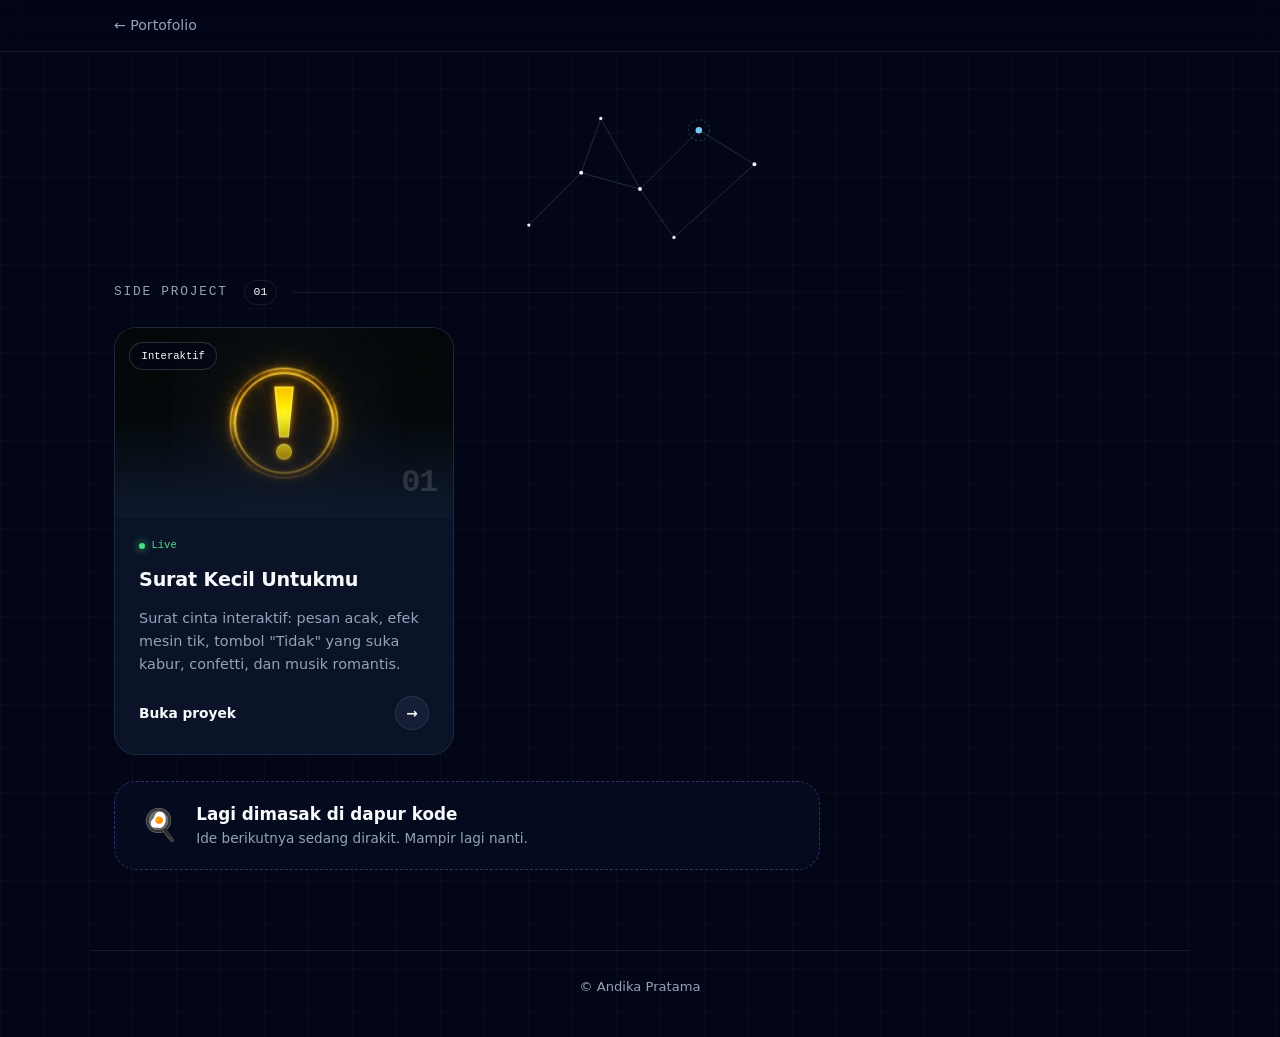
==== commit ca2fdac6: "Update index.html" ====
--- a/side-project/index.html
+++ b/side-project/index.html
@@ -3,370 +3,46 @@
 <head>
 <meta charset="UTF-8">
 <meta name="viewport" content="width=device-width, initial-scale=1.0">
-<title>Andika Pratama — Front-End Developer</title>
-<meta name="description" content="Portfolio Andika Pratama — Front-End Developer & Student dari Pacitan, Indonesia. Membangun pengalaman web modern, cepat, dan mudah diakses.">
-<meta name="robots" content="index, follow">
-<link rel="canonical" href="https://portfolio-andika-v2.vercel.app/">
-
-
-<meta property="og:type" content="website">
-<meta property="og:title" content="Andika Pratama — Front-End Developer">
-<meta property="og:description" content="Portfolio Andika Pratama — Front-End Developer & Student dari Pacitan, Indonesia.">
-<meta property="og:image" content="https://portfolio-andika-v2.vercel.app/assets/images/foto-andikaV2.jpg">
-<meta property="og:url" content="https://portfolio-andika-v2.vercel.app/">
-<meta name="twitter:card" content="summary_large_image">
-<meta name="twitter:image" content="https://portfolio-andika-v2.vercel.app/assets/images/foto-andikaV2.jpg">
+<meta name="robots" content="noindex">
 <meta name="theme-color" content="#020617">
-
-<link rel="icon" type="image/jpeg" href="assets/images/foto-andikaV2.jpg">
-
-<link rel="preconnect" href="https://fonts.googleapis.com">
-<link rel="preconnect" href="https://fonts.gstatic.com" crossorigin>
-<link href="https://fonts.googleapis.com/css2?family=Inter:wght@400;500;600;700;800&family=JetBrains+Mono:wght@400;500;600&display=swap" rel="stylesheet">
-
-<link rel="stylesheet" href="css/style.css">
+<title>Side Project — Andika Pratama</title>
+<meta name="description" content="Eksperimen dan proyek iseng buatan Andika Pratama.">
+<link rel="stylesheet" href="style.css">
 </head>
 <body>
-
-<a href="#main" class="skip-link">Lewati ke konten utama</a>
-
-
-<div id="loader" aria-hidden="true">
-  <div class="loader-mark">
-    <p class="loader-line">$ <span class="type" id="loader-type"></span></p>
-    <div class="loader-track"><div class="loader-fill"></div></div>
-  </div>
-</div>
-
-<div id="scroll-progress"></div>
-
-<header class="navbar" id="navbar">
-  <div class="container">
-    <nav aria-label="Navigasi utama">
-      <div class="nav-links-wrap" id="nav-links-wrap">
-        <ul class="nav-links" id="nav-links">
-          <li><a href="#home" class="active">Home</a></li>
-          <li><a href="#meet">Meet</a></li>
-          <li><a href="#about">About</a></li>
-          <li><a href="#workflow">Workflow</a></li>
-          <li><a href="#projects">Projects</a></li>
-          <li><a href="#journey">Journey</a></li>
-          <li><a href="#contact">Contact</a></li>
-        </ul>
-      </div>
-    </nav>
-
-    <div class="nav-actions">
-      <button class="kbd-hint" id="cmdk-trigger" aria-haspopup="dialog">
-        Search <kbd>Ctrl</kbd><kbd>K</kbd>
-      </button>
-      <button class="icon-btn" id="theme-toggle" aria-label="Ganti tema" title="Ganti tema">
-        <svg id="theme-icon" viewBox="0 0 24 24" fill="none" stroke="currentColor" stroke-width="2" stroke-linecap="round"><path d="M21 12.8A9 9 0 1 1 11.2 3 7 7 0 0 0 21 12.8Z"/></svg>
-      </button>
-
-     
-      <div class="auth-slot" id="auth-slot">
-        <button class="google-btn js-ripple" id="google-signin-btn" type="button" aria-label="Continue with Google">
-          <svg class="google-icon" viewBox="0 0 18 18" aria-hidden="true">
-            <path fill="#4285F4" d="M17.64 9.2c0-.64-.06-1.25-.16-1.84H9v3.48h4.84c-.21 1.13-.84 2.09-1.8 2.73v2.27h2.91c1.7-1.57 2.69-3.88 2.69-6.64z"/>
-            <path fill="#34A853" d="M9 18c2.43 0 4.47-.8 5.96-2.17l-2.91-2.27c-.81.54-1.85.86-3.05.86-2.34 0-4.33-1.58-5.04-3.71H.96v2.34C2.44 15.98 5.48 18 9 18z"/>
-            <path fill="#FBBC05" d="M3.96 10.71a5.4 5.4 0 0 1 0-3.42V4.95H.96a9 9 0 0 0 0 8.1l3-2.34z"/>
-            <path fill="#EA4335" d="M9 3.58c1.32 0 2.5.45 3.44 1.35l2.58-2.58C13.46.89 11.43 0 9 0 5.48 0 2.44 2.02.96 4.95l3 2.34C4.67 5.16 6.66 3.58 9 3.58z"/>
-          </svg>
-          <span class="google-btn-label">Continue with Google</span>
-        </button>
-      </div>
-
-      <button class="hamburger" id="hamburger" aria-label="Buka pencarian navigasi" aria-controls="cmdk-overlay">
-        <span></span><span></span><span></span>
-      </button>
-    </div>
+<div class="stars" id="stars" aria-hidden="true"></div>
+<i class="shoot s1" aria-hidden="true"></i><i class="shoot s2" aria-hidden="true"></i>
+<header class="topbar">
+  <div class="topbar-inner">
+    <a class="back" href="../">← Portofolio</a>
   </div>
 </header>
 
-<main id="main">
-
- 
-  <section id="home" class="hero">
-    <div class="hero-blobs" aria-hidden="true">
-      <div class="blob blob-1"></div>
-      <div class="blob blob-2"></div>
-      <div class="blob blob-3"></div>
-    </div>
-
-    <div class="container hero-grid">
-      <div class="hero-content">
-        <h1 data-reveal="up">Hi, I'm <span class="accent">Andika</span></h1>
-        <p class="role-line" data-reveal="up">Front-End Developer &amp; Student from Indonesia</p>
-        <p class="lead" data-reveal="up">I love creating modern, responsive, and interactive web experiences — with an eye for detail and a love for clean code.</p>
-
-        <div class="hero-actions" data-reveal="up">
-          <a href="#projects" class="btn js-ripple">See what I've built ↗</a>
-          <a href="#about" class="hero-link-cta">About Andika <span class="hero-link-arrow">→</span></a>
-        </div>
-
-        <div class="hero-social" data-reveal="up">
-          <a href="https://www.instagram.com/ndikaaprtmaaa/" target="_blank" rel="noopener noreferrer" class="icon-btn" aria-label="Instagram Andika" title="Instagram">
-            <svg viewBox="0 0 24 24" fill="none" stroke="currentColor" stroke-width="2"><rect x="3" y="3" width="18" height="18" rx="5"/><circle cx="12" cy="12" r="4"/><circle cx="17.5" cy="6.5" r="1" fill="currentColor" stroke="none"/></svg>
-          </a>
-          <span class="icon-btn" role="img" aria-label="GitHub" title="GitHub" style="cursor:default">
-            <svg viewBox="0 0 24 24" fill="currentColor"><path d="M12 2a10 10 0 0 0-3.16 19.49c.5.09.68-.22.68-.48v-1.7c-2.78.6-3.37-1.34-3.37-1.34-.46-1.16-1.11-1.47-1.11-1.47-.91-.62.07-.6.07-.6 1 .07 1.53 1.03 1.53 1.03.89 1.53 2.34 1.09 2.91.83.09-.65.35-1.09.63-1.34-2.22-.25-4.56-1.11-4.56-4.94 0-1.09.39-1.98 1.03-2.68-.1-.25-.45-1.27.1-2.65 0 0 .84-.27 2.75 1.03A9.6 9.6 0 0 1 12 6.8c.85 0 1.7.11 2.5.34 1.9-1.3 2.75-1.03 2.75-1.03.55 1.38.2 2.4.1 2.65.64.7 1.03 1.59 1.03 2.68 0 3.84-2.34 4.68-4.57 4.93.36.31.68.92.68 1.85v2.74c0 .27.18.58.69.48A10 10 0 0 0 12 2Z"/></svg>
-          </span>
-          <a href="https://www.linkedin.com/" target="_blank" rel="noopener noreferrer" class="icon-btn" aria-label="LinkedIn Andika" title="LinkedIn">
-            <svg viewBox="0 0 24 24" fill="currentColor"><path d="M6.94 5a2 2 0 1 1-4 0 2 2 0 0 1 4 0ZM3.5 8.75h6.86V21H3.5V8.75Zm7.98 0h6.57v1.68h.1c.92-1.66 3.16-1.68 3.16-1.68 3.38 0 4.36 2.22 4.36 5.11V21h-6.86v-6.09c0-1.45-.03-3.32-2.02-3.32-2.02 0-2.33 1.58-2.33 3.21V21h-6.98V8.75Z"/></svg>
-          </a>
-          <!-- Ganti href di bawah dengan link Discord kamu (invite server atau https://discord.com/users/ID_KAMU) -->
-          <a href="#" target="_blank" rel="noopener noreferrer" class="icon-btn" aria-label="Discord Andika" title="Discord">
-            <svg viewBox="0 0 24 24" fill="currentColor"><path d="M20.317 4.37a19.79 19.79 0 0 0-4.885-1.515.074.074 0 0 0-.079.037c-.21.375-.444.864-.608 1.25a18.27 18.27 0 0 0-5.487 0 12.64 12.64 0 0 0-.617-1.25.077.077 0 0 0-.079-.037A19.74 19.74 0 0 0 3.677 4.37a.07.07 0 0 0-.032.027C.533 9.046-.32 13.58.099 18.057a.082.082 0 0 0 .031.057 19.9 19.9 0 0 0 5.993 3.03.078.078 0 0 0 .084-.028c.462-.63.874-1.295 1.226-1.994a.076.076 0 0 0-.041-.106 13.1 13.1 0 0 1-1.872-.892.077.077 0 0 1-.008-.128c.126-.094.252-.192.372-.292a.074.074 0 0 1 .078-.01c3.928 1.793 8.18 1.793 12.061 0a.074.074 0 0 1 .079.009c.12.1.246.198.373.293a.077.077 0 0 1-.006.127 12.3 12.3 0 0 1-1.873.892.077.077 0 0 0-.041.107c.36.698.772 1.362 1.225 1.993a.076.076 0 0 0 .084.028 19.84 19.84 0 0 0 6.002-3.03.077.077 0 0 0 .031-.055c.5-5.177-.838-9.674-3.549-13.66a.061.061 0 0 0-.031-.03ZM8.02 15.33c-1.183 0-2.157-1.086-2.157-2.419 0-1.333.956-2.419 2.157-2.419 1.21 0 2.176 1.095 2.157 2.42 0 1.333-.956 2.418-2.157 2.418Zm7.975 0c-1.183 0-2.157-1.086-2.157-2.419 0-1.333.955-2.419 2.157-2.419 1.21 0 2.176 1.095 2.157 2.42 0 1.333-.946 2.418-2.157 2.418Z"/></svg>
-          </a>
-        </div>
-      </div>
-
-     
-      <div class="hero-visual" data-reveal="right">
-        <div class="terminal">
-          <div class="terminal-bar">
-            <div class="term-dots"><span></span><span></span><span></span></div>
-            <span class="path">~/andika/profile.js</span>
-          </div>
-          <div class="terminal-body" id="terminal-body" aria-live="polite"></div>
-        </div>
-      </div>
-    </div>
-
-    <div class="scroll-cue" aria-hidden="true"><span class="line"></span>Scroll to explore</div>
+<main class="wrap">
+  <section class="hero">
+    <svg class="constel" viewBox="0 0 420 260" aria-hidden="true">
+      <g fill="none" stroke="rgba(148,163,184,.4)" stroke-width="1">
+        <path class="ln" pathLength="1" d="M40 205 L120 125 L210 150 L300 60 L385 112"/>
+        <path class="ln" pathLength="1" style="animation-delay:.8s" d="M120 125 L150 42 L210 150"/>
+        <path class="ln" pathLength="1" style="animation-delay:1.6s" d="M210 150 L262 224 L385 112"/>
+      </g>
+      <g fill="#fff">
+        <circle class="nd" cx="40" cy="205" r="2.5"/><circle class="nd" style="animation-delay:.5s" cx="120" cy="125" r="3"/>
+        <circle class="nd" style="animation-delay:1s" cx="210" cy="150" r="3"/><circle class="nd" style="animation-delay:1.5s" cx="150" cy="42" r="2.5"/>
+        <circle class="nd" style="animation-delay:2s" cx="262" cy="224" r="2.5"/><circle class="nd" style="animation-delay:.3s" cx="385" cy="112" r="3"/>
+      </g>
+      <circle cx="300" cy="60" r="16" fill="none" stroke="#7dd3fc" stroke-opacity=".5" stroke-dasharray="3 4" class="ring"/>
+      <circle cx="300" cy="60" r="5" fill="#7dd3fc"/>
+    </svg>
   </section>
 
- 
-  <section id="meet" class="section-pad">
-    <div class="container meet-grid">
-      <div class="meet-content" data-reveal="left">
-        <p class="eyebrow">Meet Andika</p>
-        <h2>A closer look, beyond the code.</h2>
-        <p class="meet-intro">Di luar baris kode, saya suka mengamati detail kecil yang bikin sesuatu terasa dipikirkan matang — mulai dari cara desain, urutan interaksi, sampai secangkir kopi yang menemani proses ngoding.</p>
-
-        <ul class="meet-highlights">
-          <li><span class="meet-highlight-icon" aria-hidden="true">📍</span> Pacitan, Indonesia</li>
-          <li><span class="meet-highlight-icon" aria-hidden="true">⚛️</span> Sedang mengeksplorasi cara membangun interface yang lebih baik</li>
-          <li><span class="meet-highlight-icon" aria-hidden="true">☕</span> Ngoding paling lancar ditemani kopi &amp; playlist instrumental</li>
-          <li><span class="meet-highlight-icon" aria-hidden="true">🌱</span> Percaya bahwa progres kecil yang konsisten akan membawa hasil</li>
-        </ul>
-      </div>
-
-      <div class="meet-photo" data-reveal="right">
-        <div class="meet-frame">
-          <div class="meet-viewer">
-            <img src="assets/images/foto-andikaV2.jpg" alt="Foto Andika Pratama" class="meet-slide is-active" loading="lazy">
-          </div>
-        </div>
-      </div>
-    </div>
-  </section>
-
- 
-  <section id="about" class="section-pad">
-    <div class="container">
-      <div class="section-head" data-reveal="up">
-        <p class="eyebrow">About Me</p>
-        <h2>Belajar, membangun, mengulangi.</h2>
-        <p>Bukan paragraf panjang — beberapa potongan singkat tentang siapa saya dan ke mana arah saya.</p>
-      </div>
-
-      <div class="bento">
-        <div class="bento-card span-2 row-2 lead-card" data-reveal="up">
-          <div class="icon-wrap"><svg viewBox="0 0 24 24" fill="none" stroke="currentColor" stroke-width="2"><circle cx="12" cy="12" r="4"/><path d="M12 3v3M12 18v3M4.2 4.2l2.1 2.1M17.7 17.7l2.1 2.1M3 12h3M18 12h3M4.2 19.8l2.1-2.1M17.7 6.3l2.1-2.1"/></svg></div>
-          <h3>Andika Pratama — pelajar &amp; front-end developer dari Pacitan, Indonesia.</h3>
-          <p>Saya suka mengubah ide menjadi antarmuka yang hidup: rapi, responsif, dan enak dipakai. Setiap proyek adalah latihan untuk berpikir seperti pengguna, bukan cuma seperti programmer.</p>
-        </div>
-
-        <div class="bento-card span-2" data-reveal="up" style="transition-delay:.06s">
-          <div class="icon-wrap"><svg viewBox="0 0 24 24" fill="none" stroke="currentColor" stroke-width="2"><path d="M9 8 4 12l5 4M15 8l5 4-5 4"/></svg></div>
-          <h3>What I Enjoy Building</h3>
-          <p>Antarmuka web dengan animasi halus dan detail interaksi kecil — hover, transisi, micro-copy — yang membuat sebuah produk terasa dipikirkan matang.</p>
-        </div>
-
-        <div class="bento-card" data-reveal="up" style="transition-delay:.12s">
-          <div class="icon-wrap"><svg viewBox="0 0 24 24" fill="none" stroke="currentColor" stroke-width="2"><circle cx="12" cy="12" r="9"/><path d="M12 7v5l3 3"/></svg></div>
-          <h3>Current Focus</h3>
-          <p>Memperdalam JavaScript modern dan bersiap masuk ke React di semester berikutnya.</p>
-        </div>
-
-        <div class="bento-card" data-reveal="up" style="transition-delay:.18s">
-          <div class="icon-wrap"><svg viewBox="0 0 24 24" fill="none" stroke="currentColor" stroke-width="2"><path d="m3 3 18 9-18 9 4-9-4-9Z"/></svg></div>
-          <h3>Career Goals</h3>
-          <p>Menjadi front-end developer yang bisa diandalkan di proyek nyata, sambil terus mengasah rasa desain.</p>
-        </div>
-
-        <div class="bento-card span-2" data-reveal="up" style="transition-delay:.24s">
-          <div class="icon-wrap"><svg viewBox="0 0 24 24" fill="none" stroke="currentColor" stroke-width="2"><path d="M4 19V5a2 2 0 0 1 2-2h9l5 5v11a2 2 0 0 1-2 2H6a2 2 0 0 1-2-2Z"/><path d="M14 3v5h5"/></svg></div>
-          <h3>Learning Mindset</h3>
-          <p>Saya percaya progres kecil yang konsisten mengalahkan usaha besar yang sesekali. Tiap bug yang berhasil diperbaiki adalah pelajaran, bukan kegagalan.</p>
-        </div>
-
-        <div class="bento-card span-4" data-reveal="up" style="transition-delay:.3s">
-          <div class="icon-wrap"><svg viewBox="0 0 24 24" fill="none" stroke="currentColor" stroke-width="2"><path d="M12 17.3 6.2 20l1.1-6.4L2.6 9l6.5-1L12 2l2.9 6 6.5 1-4.7 4.6 1.1 6.4Z"/></svg></div>
-          <h3>Fun Facts</h3>
-          <ul class="fun-fact-list">
-            <li>Bisa lupa waktu kalau sudah utak-atik CSS animation.</li>
-            <li>Mulai belajar programming sejak 2024, dan sampai sekarang masih terus belajar.</li>
-            <li>Portfolio ini pernah dirombak total dari versi sebelumnya, dan masih akan terus diperbaiki.</li>
-          </ul>
-        </div>
-      </div>
-    </div>
-  </section>
-
- 
-  <section id="workflow" class="section-pad" style="background:var(--surface)">
-    <div class="container">
-      <div class="section-head" data-reveal="up">
-        <p class="eyebrow">Workflow</p>
-        <h2>From idea to interface.</h2>
-        <p>Bagaimana saya mengubah ide menjadi website yang rapi, interaktif, dan siap digunakan.</p>
-      </div>
-
-      <div class="workflow-list">
-        <div class="workflow-step" data-reveal="up">
-          <span class="workflow-num">01</span>
-          <div class="workflow-body">
-            <h3>Plan</h3>
-            <p>Memahami kebutuhan dan merencanakan struktur serta fitur.</p>
-          </div>
-        </div>
-        <div class="workflow-step" data-reveal="up" style="transition-delay:.08s">
-          <span class="workflow-num">02</span>
-          <div class="workflow-body">
-            <h3>Build</h3>
-            <p>Mengubah struktur yang direncanakan menjadi interface yang fungsional dan interaktif.</p>
-          </div>
-        </div>
-        <div class="workflow-step" data-reveal="up" style="transition-delay:.16s">
-          <span class="workflow-num">03</span>
-          <div class="workflow-body">
-            <h3>Refine</h3>
-            <p>Merapikan responsive layout, interaction, animation, dan UI.</p>
-          </div>
-        </div>
-        <div class="workflow-step" data-reveal="up" style="transition-delay:.24s">
-          <span class="workflow-num">04</span>
-          <div class="workflow-body">
-            <h3>Ship</h3>
-            <p>Testing, memperbaiki bug, dan memastikan website siap digunakan.</p>
-          </div>
-        </div>
-      </div>
-    </div>
-  </section>
-
-  
-  <section id="projects" class="section-pad">
-    <div class="container">
-      <div class="section-head" data-reveal="up">
-        <p class="eyebrow">Featured Projects</p>
-        <h2>Beberapa hal yang sudah saya bangun.</h2>
-        <p>Klik "Detail" untuk melihat masalah, solusi, dan apa yang saya pelajari dari tiap proyek.</p>
-      </div>
-
-      <div class="filter-bar" data-reveal="up" role="group" aria-label="Filter proyek">
-        <button class="filter-btn active" data-filter="all">All</button>
-      </div>
-
-      <div class="project-grid" id="project-grid"><!-- Rendered by js/modules/projects.js from PROJECTS data --></div>
-
-      <div class="fun-toggle-wrap">
-        <a class="fun-toggle" id="fun-toggle" href="side-project/">Lihat Side Project saya <span aria-hidden="true">→</span></a>
-      </div>
-    </div>
-  </section>
-
- 
-  <section class="section-pad">
-    <div class="container">
-      <div class="stats-grid">
-        <div class="stat-card" data-reveal="up">
-          <div class="stat-number">???</div>
-          <p class="stat-label">Projects Completed</p>
-        </div>
-        <div class="stat-card" data-reveal="up" style="transition-delay:.08s">
-          <div class="stat-number" data-count="2" data-suffix="+">0</div>
-          <p class="stat-label">Years Learning</p>
-        </div>
-        <div class="stat-card" data-reveal="up" style="transition-delay:.16s">
-          <div class="stat-number">???</div>
-          <p class="stat-label">Public Repositories</p>
-        </div>
-      </div>
-    </div>
-  </section>
-
-  
-  <section id="contact" class="section-pad">
-    <div class="container">
-      <div class="contact-grid">
-        <div class="contact-lead" data-reveal="left">
-          <p class="eyebrow">Contact</p>
-          <h2>Let's build something.</h2>
-          <p>Punya ide, project, atau ingin berdiskusi tentang web development?<br>Kirim pesan dan saya akan membacanya.</p>
-
-          <div class="contact-support">
-            <h3>Have a project in mind?</h3>
-            <p>Ceritakan sedikit tentang apa yang ingin kamu bangun. Kita lihat bagaimana mengembangkannya.</p>
-            <ul class="contact-tags">
-              <li>Web Development</li>
-              <li>UI &amp; Front-End</li>
-              <li>Project Collaboration</li>
-            </ul>
-          </div>
-        </div>
-
-        <form class="contact-form" id="contact-form" data-reveal="right" novalidate>
-          <div class="form-field">
-            <input type="text" id="name" name="name" placeholder=" " required autocomplete="name">
-            <label for="name">Name</label>
-          </div>
-          <div class="form-field">
-            <input type="email" id="email" name="email" placeholder=" " required autocomplete="email">
-            <label for="email">Email</label>
-          </div>
-          <div class="form-field">
-            <textarea id="message" name="message" rows="4" placeholder=" " required></textarea>
-            <label for="message">Message</label>
-          </div>
-          <button type="submit" class="btn js-ripple">
-            <span>Send Message</span>
-            <svg width="17" height="17" viewBox="0 0 24 24" fill="none" stroke="currentColor" stroke-width="2"><path d="M5 12h14M13 6l6 6-6 6"/></svg>
-          </button>
-          <p class="form-status" id="form-status" role="status" aria-live="polite"></p>
-        </form>
-      </div>
-    </div>
-  </section>
-
+  <div class="section-title"><h3>Side Project</h3><span class="n" id="count">0</span><i></i></div>
+  <section class="grid" id="grid"></section>
 </main>
 
-
-<footer class="site-footer">
-  <div class="container">
-    <p class="footer-copyright">&copy; 2026 Andika — Keep building.</p>
-  </div>
+<footer class="foot">
+  <span>© Andika Pratama</span>
 </footer>
-
-<button id="back-to-top" aria-label="Kembali ke atas">
-  <svg viewBox="0 0 24 24" fill="none" stroke="currentColor" stroke-width="2"><path d="m5 12 7-7 7 7M12 5v15"/></svg>
-</button>
-
-
-<div class="cmdk-overlay" id="cmdk-overlay" role="dialog" aria-modal="true" aria-label="Command palette">
-  <div class="cmdk">
-    <div class="cmdk-input-row">
-      <svg viewBox="0 0 24 24" fill="none" stroke="currentColor" stroke-width="2"><circle cx="11" cy="11" r="7"/><path d="m21 21-4.3-4.3"/></svg>
-      <input type="text" id="cmdk-input" placeholder="Cari halaman..." aria-label="Cari">
-      <span class="cmdk-esc">Esc</span>
-    </div>
-    <div class="cmdk-list" id="cmdk-list"></div>
-  </div>
-</div>
-
-<script type="module" src="js/main.js"></script>
+<script src="script.js"></script>
 </body>
 </html>
--- a/side-project/style.css
+++ b/side-project/style.css
@@ -0,0 +1,167 @@
+:root{
+  --bg:#020617; --card:#0F1A30; --primary:#38BDF8; --secondary:#8B5CF6; --accent:#F472B6;
+  --text:#F8FAFC; --muted:#94A3B8; --border:rgba(148,163,184,.14);
+  --ease:cubic-bezier(.16,1,.3,1);
+}
+*{box-sizing:border-box;margin:0;padding:0}
+html{scroll-behavior:smooth}
+body{
+  background:var(--bg);color:var(--text);min-height:100vh;line-height:1.6;overflow-x:hidden;
+  font-family:'Inter Variable','Inter',system-ui,-apple-system,sans-serif;
+  background-image:linear-gradient(rgba(148,163,184,.04) 1px,transparent 1px),linear-gradient(90deg,rgba(148,163,184,.04) 1px,transparent 1px);
+  background-size:44px 44px;
+}
+a{color:inherit;text-decoration:none}
+
+/* Efek latar: bintang berkelip */
+.stars{position:fixed;inset:0;z-index:0;pointer-events:none}
+.stars b{position:absolute;width:2px;height:2px;border-radius:50%;background:#fff;opacity:0;animation:twinkle var(--d) ease-in-out infinite;animation-delay:var(--w)}
+
+/* Topbar */
+.topbar{position:sticky;top:0;z-index:10;backdrop-filter:blur(14px);background:rgba(2,6,23,.65);border-bottom:1px solid var(--border)}
+.topbar-inner{max-width:1100px;margin:0 auto;padding:.9rem 1.5rem;display:flex;align-items:center}
+.back{font-size:.88rem;color:var(--muted);transition:color .25s,transform .25s var(--ease)}
+.back:hover{color:var(--text);transform:translateX(-3px)}
+
+.wrap{position:relative;z-index:1;max-width:1100px;margin:0 auto;padding:4.5rem 1.5rem 3rem}
+
+/* Hero */
+.hero{margin-bottom:3rem}
+h1{font-size:clamp(2.6rem,8vw,4.8rem);line-height:1.05;letter-spacing:-.03em;margin-bottom:1rem;
+  background:linear-gradient(110deg,#fff 10%,var(--primary) 40%,var(--secondary) 65%,var(--accent) 85%,#fff 100%);background-size:220% auto;
+  -webkit-background-clip:text;background-clip:text;color:transparent;animation:shine 7s linear infinite}
+.sub{color:var(--muted);max-width:54ch;font-size:1.05rem}
+.count{margin-top:1.2rem;font-family:ui-monospace,'JetBrains Mono',monospace;font-size:.8rem;color:var(--muted)}
+.count strong{color:var(--text)}
+
+/* Grid & cards */
+.grid{display:grid;grid-template-columns:repeat(auto-fill,minmax(min(100%,310px),1fr));gap:1.6rem;perspective:1000px}
+.card{
+  --mx:50%;--my:50%;position:relative;display:flex;flex-direction:column;border-radius:22px;
+  background:rgba(15,26,48,.72);backdrop-filter:blur(10px);border:1px solid var(--border);
+  transition:transform .35s var(--ease),box-shadow .4s,border-color .3s;animation:rise .8s var(--ease) both;will-change:transform;
+}
+.card::before{content:"";position:absolute;inset:-1px;border-radius:inherit;padding:1px;pointer-events:none;opacity:0;transition:opacity .35s;
+  background:linear-gradient(135deg,var(--primary),var(--secondary),var(--accent));
+  -webkit-mask:linear-gradient(#000 0 0) content-box,linear-gradient(#000 0 0);-webkit-mask-composite:xor;mask-composite:exclude}
+.card:hover{box-shadow:0 30px 60px -28px rgba(0,0,0,.8)}
+.card:hover::before{opacity:1}
+.thumb{position:relative;aspect-ratio:16/9;overflow:hidden;border-radius:21px 21px 0 0;background:#05070f}
+.thumb img{position:absolute;inset:0;width:100%;height:100%;object-fit:cover;transition:transform .8s var(--ease)}
+.card:hover .thumb img{transform:scale(1.08)}
+.thumb::after{content:"";position:absolute;inset:0;background:linear-gradient(180deg,transparent 45%,rgba(15,26,48,.95))}
+.badge{position:absolute;top:.9rem;left:.9rem;z-index:2;font-family:ui-monospace,monospace;font-size:.66rem;padding:.28rem .7rem;border-radius:999px;background:rgba(2,6,23,.6);backdrop-filter:blur(8px);border:1px solid rgba(255,255,255,.16)}
+.num{position:absolute;right:1rem;bottom:.6rem;z-index:2;font-family:ui-monospace,monospace;font-size:2rem;font-weight:700;color:rgba(255,255,255,.14);letter-spacing:-.04em}
+.body{display:flex;flex-direction:column;gap:.7rem;padding:1.2rem 1.5rem 1.5rem;flex:1}
+.body h2{font-size:1.2rem;letter-spacing:-.01em}
+.body p{color:var(--muted);font-size:.9rem;flex:1}
+.open{margin-top:.5rem;display:flex;align-items:center;justify-content:space-between;font-size:.86rem;font-weight:600;color:var(--text)}
+.arrow{width:34px;height:34px;border-radius:50%;display:grid;place-items:center;border:1px solid var(--border);background:rgba(148,163,184,.08);transition:all .35s var(--ease)}
+.card:hover .arrow{background:linear-gradient(135deg,var(--primary),var(--secondary));border-color:transparent;transform:rotate(-45deg)}
+
+.card.soon{justify-content:center;align-items:center;text-align:center;min-height:320px;gap:.5rem;padding:2rem;background:rgba(15,26,48,.35);border:1px dashed rgba(139,92,246,.4)}
+.card.soon::before{display:none}
+.card.soon b{font-size:2.4rem;animation:bob 2.4s ease-in-out infinite}
+.card.soon strong{font-size:1.05rem}
+.card.soon span{max-width:26ch;font-size:.85rem;color:var(--muted)}
+
+.foot{position:relative;z-index:1;max-width:1100px;margin:2rem auto 0;padding:1.6rem 1.5rem 2.5rem;border-top:1px solid var(--border);text-align:center;font-size:.82rem;color:var(--muted)}
+
+@keyframes rise{from{opacity:0;transform:translateY(22px)}to{opacity:1;transform:none}}
+@keyframes twinkle{0%,100%{opacity:0;transform:scale(.6)}50%{opacity:.9;transform:scale(1.4)}}
+@keyframes shine{to{background-position:220% center}}
+@keyframes bob{0%,100%{transform:translateY(0)}50%{transform:translateY(-8px)}}
+@media (prefers-reduced-motion:reduce){*{animation:none!important;transition:none!important}}
+
+/* Mode HP */
+@media (max-width:600px){
+  .topbar-inner{padding:.7rem 1.1rem}
+  .back{font-size:.82rem}
+  .wrap{padding:1.8rem 1.1rem 2rem}
+  .hero{margin-bottom:1.8rem}
+  h1{font-size:2rem;margin-bottom:.6rem}
+  .sub{font-size:.92rem}
+  .count{margin-top:.9rem;font-size:.74rem}
+  .grid{gap:1.1rem}
+  .card{border-radius:18px}
+  .thumb{border-radius:17px 17px 0 0;aspect-ratio:2.4/1}
+  .badge{top:.7rem;left:.7rem;font-size:.6rem;padding:.22rem .6rem}
+  .num{display:none}
+  .body{padding:1rem 1.1rem 1.15rem;gap:.55rem}
+  .body h2{font-size:1.05rem}
+  .body p{font-size:.84rem}
+  .open{font-size:.82rem}
+  .arrow{width:30px;height:30px}
+  .card.soon{min-height:200px;padding:1.4rem}
+  .card.soon b{font-size:1.9rem}
+  .foot{padding:1.2rem 1.1rem 2rem;margin-top:1rem}
+}
+
+/* Percantik: statistik, marquee, judul koleksi, bintang jatuh, chip live */
+.section-title{display:flex;align-items:center;gap:1rem;margin-bottom:1.4rem}
+.section-title h3{font-size:.8rem;font-family:ui-monospace,monospace;font-weight:500;text-transform:uppercase;letter-spacing:.14em;color:var(--muted)}
+.section-title i{flex:1;height:1px;background:linear-gradient(90deg,var(--border),transparent)}
+.live{display:inline-flex;align-items:center;gap:.4rem;align-self:flex-start;font-family:ui-monospace,monospace;font-size:.66rem;color:#4ade80}
+.live i{width:6px;height:6px;border-radius:50%;background:#4ade80;box-shadow:0 0 8px #4ade80;animation:pulse 2s ease-in-out infinite}
+.shoot{position:fixed;z-index:0;pointer-events:none;width:140px;height:1px;opacity:0;background:linear-gradient(90deg,transparent,#fff)}
+.shoot.s1{top:10%;left:78%;animation:shoot 9s linear infinite}
+.shoot.s2{top:34%;left:92%;animation:shoot 13s linear 5s infinite}
+@keyframes pulse{0%,100%{opacity:1}50%{opacity:.35}}
+@keyframes shoot{0%{opacity:0;transform:translate(0,0) rotate(145deg)}2%{opacity:1}9%{opacity:0;transform:translate(-460px,320px) rotate(145deg)}100%{opacity:0}}
+
+/* Mode HP: kartu kompak (thumbnail kecil di kiri) */
+@media (max-width:600px){
+              .section-title{margin-bottom:1rem}
+  .card:not(.soon){flex-direction:row;align-items:center;gap:.9rem;padding:.75rem;border-radius:16px}
+  .card:not(.soon) .thumb{flex:0 0 92px;width:92px;height:92px;aspect-ratio:1;border-radius:12px}
+  .card .thumb::after,.badge{display:none}
+  .card:not(.soon) .body{padding:0;gap:.3rem;min-width:0}
+  .body h2{font-size:1rem}
+  .body p{display:-webkit-box;-webkit-line-clamp:2;-webkit-box-orient:vertical;overflow:hidden;font-size:.8rem;flex:none}
+  .open{margin-top:.15rem;font-size:.78rem}
+  .arrow{width:26px;height:26px;font-size:.8rem}
+  .card.soon{min-height:0;flex-direction:row;text-align:left;justify-content:flex-start;gap:.9rem;padding:1rem}
+  .card.soon b{font-size:1.8rem}
+  .card.soon span{max-width:none}
+}
+
+/* Desain ulang: konstelasi hero, kartu unggulan, banner slim */
+h1{background:linear-gradient(110deg,#fff 10%,#7dd3fc 45%,#22d3ee 70%,#fff 100%);background-size:220% auto;-webkit-background-clip:text;background-clip:text;color:transparent}
+.hero{position:relative;margin-bottom:2.4rem}
+.hero h1,.hero .sub{position:relative;z-index:1}
+.constel{position:absolute;right:0;top:-1.5rem;width:min(420px,46%);opacity:.9;pointer-events:none}
+.constel .ln{stroke-dasharray:1;stroke-dashoffset:1;animation:draw 3.2s ease forwards}
+.constel .nd{animation:twinkle 3.5s ease-in-out infinite}
+.constel .ring{transform-origin:300px 60px;animation:spin 14s linear infinite}
+@keyframes draw{to{stroke-dashoffset:0}}
+@keyframes spin{to{transform:rotate(360deg)}}
+.section-title .n{font-family:ui-monospace,monospace;font-size:.72rem;padding:.15rem .55rem;border-radius:999px;border:1px solid var(--border);color:var(--text)}
+
+
+.card.soon{grid-column:1/-1;flex-direction:row;justify-content:flex-start;text-align:left;min-height:0;gap:1.1rem;padding:1.2rem 1.6rem;background:rgba(15,26,48,.3)}
+.card.soon div{display:flex;flex-direction:column}
+.card.soon b{font-size:1.9rem}
+.card.soon span{max-width:none}
+
+@media (max-width:900px){
+        }
+@media (max-width:600px){
+  .constel{width:150px;top:-.6rem;opacity:.5}
+  .hero{margin-bottom:1.6rem}
+                .card.soon{padding:.9rem 1rem;gap:.8rem}
+  .card.soon b{font-size:1.6rem}
+}
+
+/* Rapi: hero berupa banner konstelasi, kartu ukuran wajar */
+.wrap{padding-top:2.4rem}
+.hero{height:170px;margin-bottom:1.2rem}
+.constel{left:50%;right:auto;top:0;width:min(440px,92%);height:100%;transform:translateX(-50%);opacity:.95}
+.constel .ring{transform-box:fill-box;transform-origin:center}
+.grid{grid-template-columns:repeat(auto-fill,minmax(min(100%,300px),340px));justify-content:start}
+.card.soon{grid-column:1/-1}
+@media (max-width:600px){
+  .wrap{padding-top:1.2rem}
+  .hero{height:135px;margin-bottom:.8rem}
+  .constel{width:min(320px,100%);opacity:1}
+  .grid{grid-template-columns:1fr}
+}
